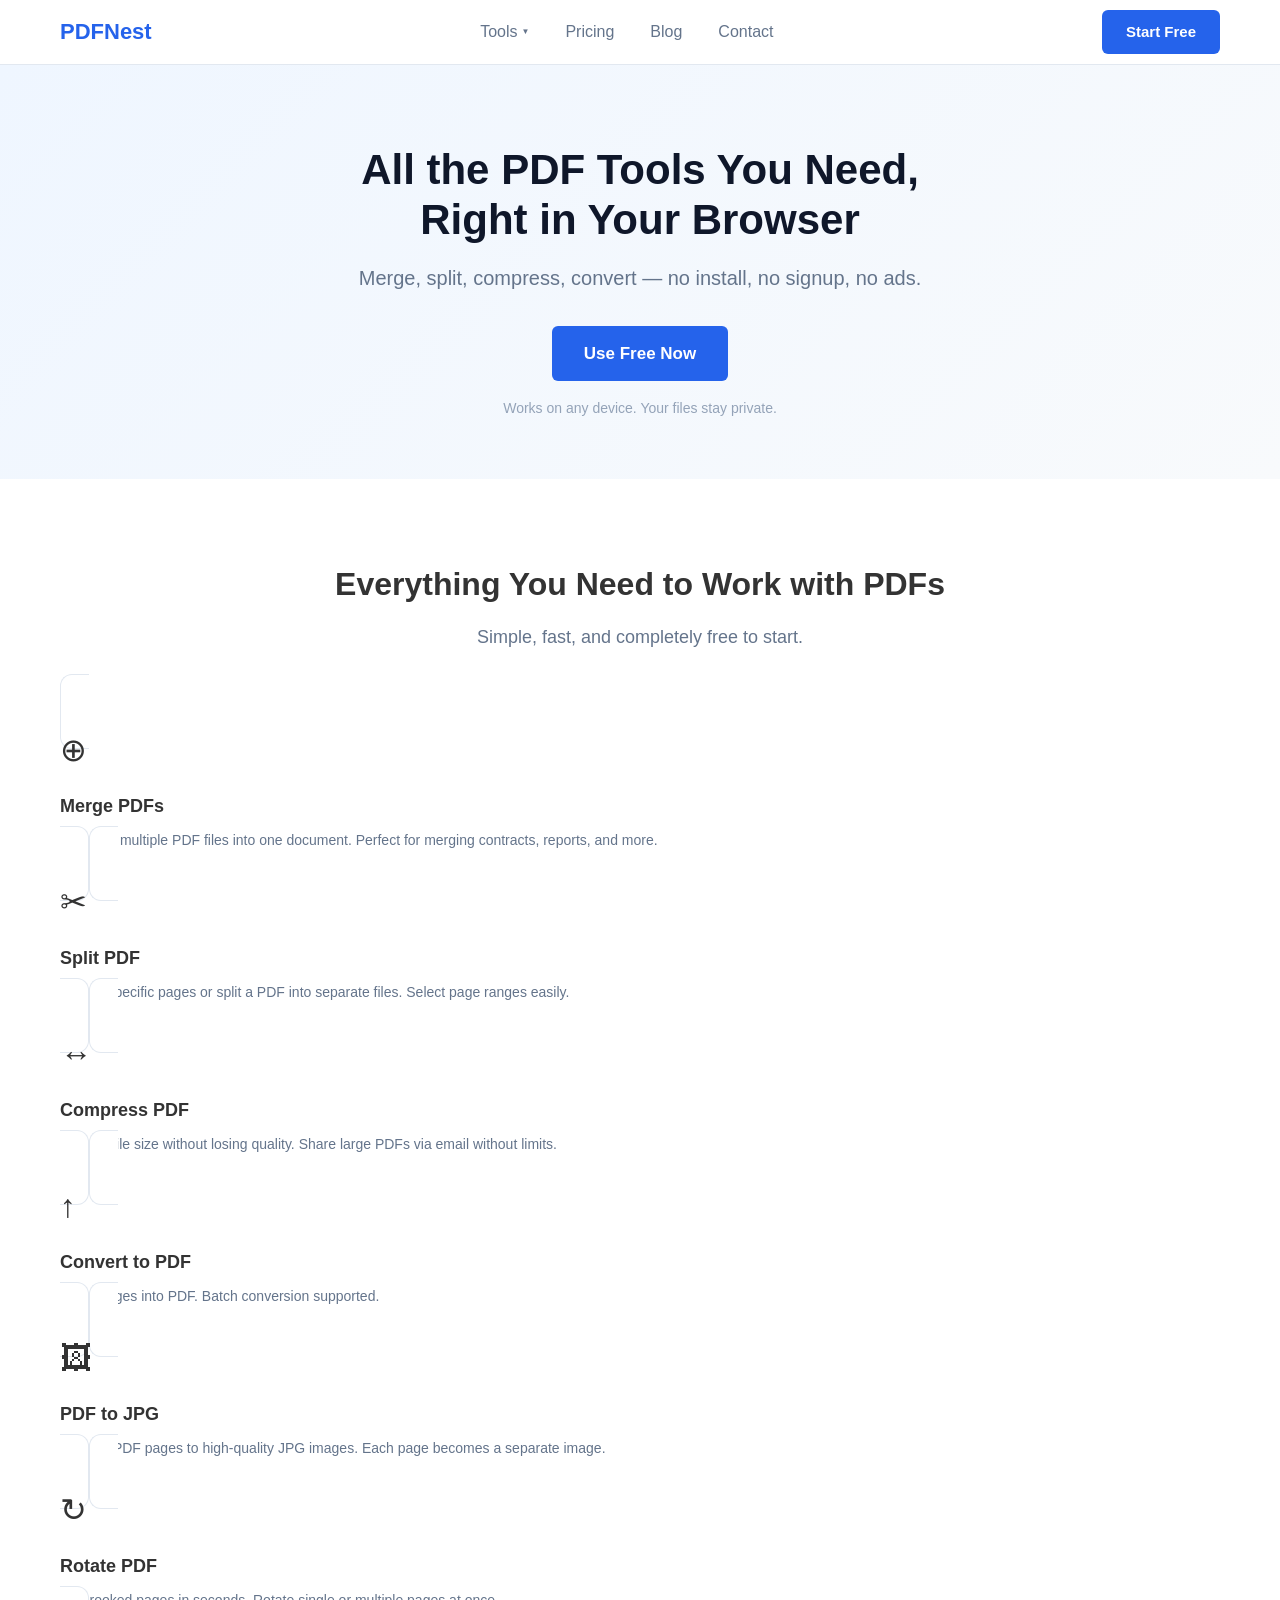
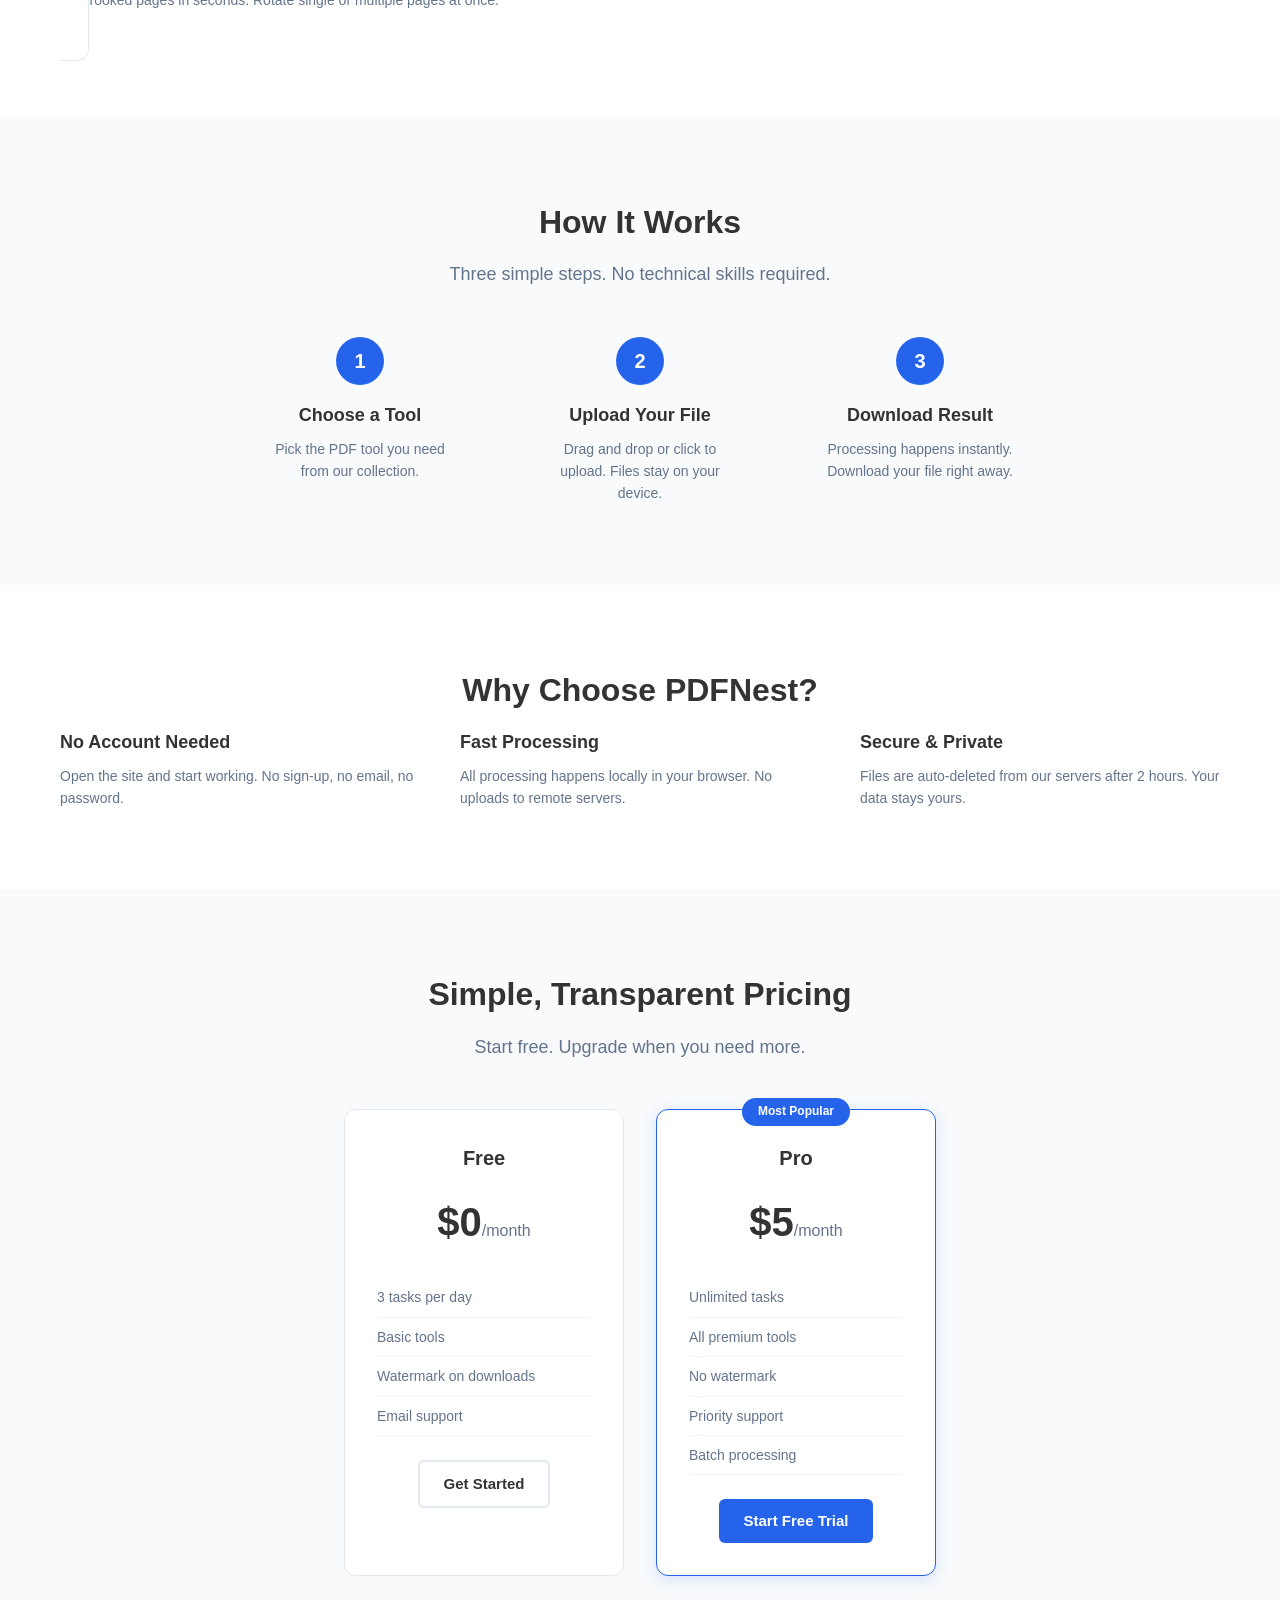
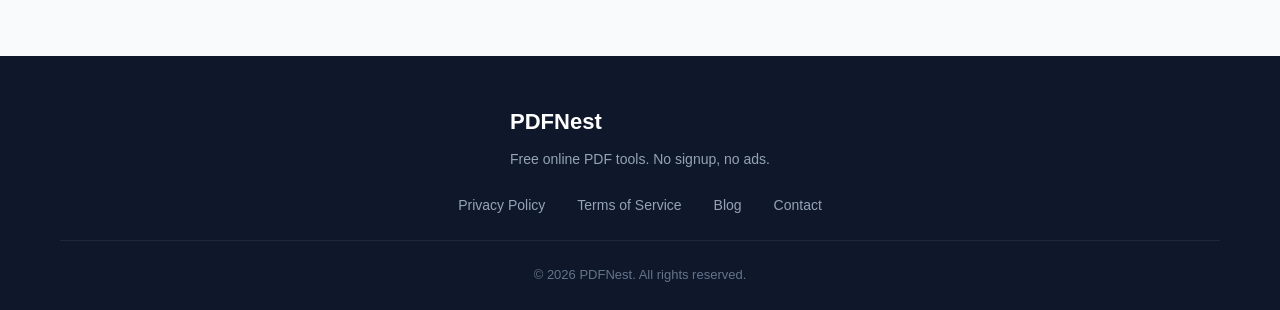
==== index.html @ 8906ec32 "fix footer links to privacy and terms" ====
<!DOCTYPE html>
<html lang="en">
<head>
    <meta charset="UTF-8">
    <meta name="viewport" content="width=device-width, initial-scale=1.0">
    <title>PDFNest — Free Online PDF Tools</title>
    <meta name="description" content="Merge, split, compress, convert PDFs online. No signup, no install, no ads. Free to use.">
    <link rel="stylesheet" href="styles.css">
    <script>
        window.va = window.va || function () { (window.vaq = window.vaq || []).push(arguments); };
    </script>
    <script defer src="/_vercel/insights/script.js"></script>
    <script>
        window.si = window.si || function () { (window.siq = window.siq || []).push(arguments); };
    </script>
    <script defer src="/_vercel/speed-insights/script.js"></script>
</head>
<body>
    <!-- Header -->
    <header class="header">
        <div class="container header-inner">
            <a href="/" class="logo">PDFNest</a>
            <nav class="nav">
                <div class="nav-item-dropdown">
                    <a href="#" class="nav-dropdown-btn">Tools</a>
                    <div class="nav-dropdown-menu">
                        <a href="merge.html" class="nav-dropdown-item">
                            <span class="nav-dropdown-icon">⊕</span>
                            Merge PDF
                        </a>
                        <a href="split.html" class="nav-dropdown-item">
                            <span class="nav-dropdown-icon">✂</span>
                            Split PDF
                        </a>
                        <a href="compress.html" class="nav-dropdown-item">
                            <span class="nav-dropdown-icon">↔</span>
                            Compress PDF
                        </a>
                        <a href="rotate.html" class="nav-dropdown-item">
                            <span class="nav-dropdown-icon">↻</span>
                            Rotate PDF
                        </a>
                        <a href="convert.html" class="nav-dropdown-item">
                            <span class="nav-dropdown-icon">↑</span>
                            Convert to PDF
                        </a>
                        <a href="jpg.html" class="nav-dropdown-item">
                            <span class="nav-dropdown-icon">🖼</span>
                            PDF to JPG
                        </a>
                    </div>
                </div>
                <a href="#pricing">Pricing</a>
                <a href="#blog">Blog</a>
                <a href="#contact">Contact</a>
            </nav>
            <a href="#tools" class="btn btn-primary">Start Free</a>
        </div>
    </header>

    <!-- Hero Section -->
    <section class="hero">
        <div class="container">
            <h1 class="hero-title">All the PDF Tools You Need,<br>Right in Your Browser</h1>
            <p class="hero-subtitle">Merge, split, compress, convert — no install, no signup, no ads.</p>
            <div class="hero-actions">
                <a href="#tools" class="btn btn-primary btn-large">Use Free Now</a>
            </div>
            <p class="hero-note">Works on any device. Your files stay private.</p>
        </div>
    </section>

    <!-- Tools Grid -->
    <section class="section" id="tools">
        <div class="container">
            <h2 class="section-title">Everything You Need to Work with PDFs</h2>
            <p class="section-subtitle">Simple, fast, and completely free to start.</p>
            <div class="tools-grid">
                <a href="merge.html" class="tool-card">
                    <div class="tool-icon">⊕</div>
                    <h3>Merge PDFs</h3>
                    <p>Combine multiple PDF files into one document. Perfect for merging contracts, reports, and more.</p>
                </a>
                <a href="split.html" class="tool-card">
                    <div class="tool-icon">✂</div>
                    <h3>Split PDF</h3>
                    <p>Extract specific pages or split a PDF into separate files. Select page ranges easily.</p>
                </a>
                <a href="compress.html" class="tool-card">
                    <div class="tool-icon">↔</div>
                    <h3>Compress PDF</h3>
                    <p>Reduce file size without losing quality. Share large PDFs via email without limits.</p>
                </a>
                <a href="convert.html" class="tool-card">
                    <div class="tool-icon">↑</div>
                    <h3>Convert to PDF</h3>
                    <p>Turn images into PDF. Batch conversion supported.</p>
                </a>
                <a href="jpg.html" class="tool-card">
                    <div class="tool-icon">🖼</div>
                    <h3>PDF to JPG</h3>
                    <p>Convert PDF pages to high-quality JPG images. Each page becomes a separate image.</p>
                </a>
                <a href="rotate.html" class="tool-card">
                    <div class="tool-icon">↻</div>
                    <h3>Rotate PDF</h3>
                    <p>Fix crooked pages in seconds. Rotate single or multiple pages at once.</p>
                </a>
            </div>
        </div>
    </section>

    <!-- How It Works -->
    <section class="section section-alt">
        <div class="container">
            <h2 class="section-title">How It Works</h2>
            <p class="section-subtitle">Three simple steps. No technical skills required.</p>
            <div class="steps">
                <div class="step">
                    <div class="step-number">1</div>
                    <h3>Choose a Tool</h3>
                    <p>Pick the PDF tool you need from our collection.</p>
                </div>
                <div class="step">
                    <div class="step-number">2</div>
                    <h3>Upload Your File</h3>
                    <p>Drag and drop or click to upload. Files stay on your device.</p>
                </div>
                <div class="step">
                    <div class="step-number">3</div>
                    <h3>Download Result</h3>
                    <p>Processing happens instantly. Download your file right away.</p>
                </div>
            </div>
        </div>
    </section>

    <!-- Why Us -->
    <section class="section">
        <div class="container">
            <h2 class="section-title">Why Choose PDFNest?</h2>
            <div class="features">
                <div class="feature">
                    <h3>No Account Needed</h3>
                    <p>Open the site and start working. No sign-up, no email, no password.</p>
                </div>
                <div class="feature">
                    <h3>Fast Processing</h3>
                    <p>All processing happens locally in your browser. No uploads to remote servers.</p>
                </div>
                <div class="feature">
                    <h3>Secure & Private</h3>
                    <p>Files are auto-deleted from our servers after 2 hours. Your data stays yours.</p>
                </div>
            </div>
        </div>
    </section>

    <!-- Pricing -->
    <section class="section section-alt" id="pricing">
        <div class="container">
            <h2 class="section-title">Simple, Transparent Pricing</h2>
            <p class="section-subtitle">Start free. Upgrade when you need more.</p>
            <div class="pricing-grid">
                <div class="pricing-card">
                    <h3>Free</h3>
                    <div class="price">$0<span>/month</span></div>
                    <ul class="pricing-features">
                        <li>3 tasks per day</li>
                        <li>Basic tools</li>
                        <li>Watermark on downloads</li>
                        <li>Email support</li>
                    </ul>
                    <a href="#tools" class="btn btn-outline">Get Started</a>
                </div>
                <div class="pricing-card pricing-card-popular">
                    <div class="popular-badge">Most Popular</div>
                    <h3>Pro</h3>
                    <div class="price">$5<span>/month</span></div>
                    <ul class="pricing-features">
                        <li>Unlimited tasks</li>
                        <li>All premium tools</li>
                        <li>No watermark</li>
                        <li>Priority support</li>
                        <li>Batch processing</li>
                    </ul>
                    <a href="#" class="btn btn-primary">Start Free Trial</a>
                </div>
            </div>
        </div>
    </section>

    <!-- Footer -->
    <footer class="footer" id="contact">
        <div class="container footer-inner">
            <div class="footer-brand">
                <div class="logo">PDFNest</div>
                <p>Free online PDF tools. No signup, no ads.</p>
            </div>
            <div class="footer-links">
                <a href="privacy.html">Privacy Policy</a>
                <a href="terms.html">Terms of Service</a>
                <a href="#">Blog</a>
                <a href="#">Contact</a>
            </div>
            <div class="footer-bottom">
                <p>&copy; 2026 PDFNest. All rights reserved.</p>
            </div>
        </div>
    </footer>

    <script src="script.js"></script>
</body>
</html>
---- styles.css ----
/* Reset & Base */
* {
    margin: 0;
    padding: 0;
    box-sizing: border-box;
}

body {
    font-family: -apple-system, BlinkMacSystemFont, 'Segoe UI', Roboto, Oxygen, Ubuntu, sans-serif;
    line-height: 1.6;
    color: #333;
    background: #fff;
}

a {
    text-decoration: none;
    color: inherit;
}

ul {
    list-style: none;
}

.container {
    max-width: 1200px;
    margin: 0 auto;
    padding: 0 20px;
}

/* Buttons */
.btn {
    display: inline-block;
    padding: 10px 24px;
    border-radius: 6px;
    font-weight: 600;
    cursor: pointer;
    transition: all 0.2s;
    border: none;
    font-size: 15px;
}

.btn-primary {
    background: #2563eb;
    color: white;
}

.btn-primary:hover {
    background: #1d4ed8;
}

.btn-outline {
    border: 2px solid #e2e8f0;
    color: #333;
}

.btn-outline:hover {
    border-color: #2563eb;
    color: #2563eb;
}

.btn-large {
    padding: 14px 32px;
    font-size: 17px;
}

/* Header */
.header {
    background: white;
    border-bottom: 1px solid #e2e8f0;
    position: sticky;
    top: 0;
    z-index: 100;
}

.header-inner {
    display: flex;
    align-items: center;
    justify-content: space-between;
    height: 64px;
}

.logo {
    font-size: 22px;
    font-weight: 700;
    color: #2563eb;
}

.nav {
    display: flex;
    align-items: center;
    gap: 4px;
}

.nav a {
    font-weight: 500;
    color: #64748b;
    transition: all 0.2s;
    padding: 8px 16px;
    border-radius: 8px;
}

.nav a:hover {
    color: #2563eb;
    background: rgba(37, 99, 235, 0.06);
}

.nav a.nav-link-active {
    color: #2563eb;
    background: rgba(37, 99, 235, 0.1);
}

/* Tools Dropdown */
.nav-item-dropdown {
    position: relative;
}

.nav-dropdown-btn {
    display: flex;
    align-items: center;
    gap: 4px;
    cursor: pointer;
}

.nav-dropdown-btn::after {
    content: '▼';
    font-size: 8px;
    transition: transform 0.2s;
}

.nav-item-dropdown:hover .nav-dropdown-btn::after {
    transform: rotate(180deg);
}

.nav-dropdown-menu {
    position: absolute;
    top: calc(100% + 8px);
    left: 0;
    min-width: 200px;
    background: white;
    border: 1px solid #e2e8f0;
    border-radius: 12px;
    box-shadow: 0 10px 40px rgba(0,0,0,0.12);
    padding: 8px;
    opacity: 0;
    visibility: hidden;
    transform: translateY(-8px);
    transition: all 0.2s;
    z-index: 200;
}

.nav-item-dropdown:hover .nav-dropdown-menu {
    opacity: 1;
    visibility: visible;
    transform: translateY(0);
}

.nav-dropdown-item {
    display: flex;
    align-items: center;
    gap: 10px;
    padding: 10px 14px;
    border-radius: 8px;
    color: #475569;
    font-weight: 500;
    transition: all 0.15s;
}

.nav-dropdown-item:hover {
    background: #f1f5f9;
    color: #2563eb;
}

.nav-dropdown-item.active {
    background: rgba(37, 99, 235, 0.1);
    color: #2563eb;
}

.nav-dropdown-icon {
    font-size: 18px;
}

.btn.nav-btn-active {
    background: #1d4ed8;
}

/* Hero */
.hero {
    background: linear-gradient(135deg, #eff6ff 0%, #f8fafc 100%);
    padding: 80px 0 60px;
    text-align: center;
}

.hero-title {
    font-size: 42px;
    font-weight: 700;
    line-height: 1.2;
    margin-bottom: 16px;
    color: #0f172a;
}

.hero-subtitle {
    font-size: 20px;
    color: #64748b;
    margin-bottom: 32px;
}

.hero-actions {
    margin-bottom: 16px;
}

.hero-note {
    font-size: 14px;
    color: #94a3b8;
}

/* Sections */
.section {
    padding: 80px 0;
}

.section-alt {
    background: #f8fafc;
}

.section-title {
    font-size: 32px;
    font-weight: 700;
    text-align: center;
    margin-bottom: 12px;
}

.section-subtitle {
    font-size: 18px;
    color: #64748b;
    text-align: center;
    margin-bottom: 48px;
}

.hero h2 {
    font-size: 28px;
    font-weight: 600;
    color: #1e293b;
    margin-bottom: 12px;
}

.content-page {
    max-width: 800px;
    margin: 0 auto;
    padding: 40px 20px;
}

.content-page h1 {
    font-size: 32px;
    font-weight: 700;
    color: #1e293b;
    margin-bottom: 8px;
}

.page-updated {
    color: #64748b;
    font-size: 14px;
    margin-bottom: 32px;
}

.policy-section {
    margin-bottom: 32px;
}

.policy-section h2 {
    font-size: 18px;
    font-weight: 600;
    color: #334155;
    margin-bottom: 12px;
}

.policy-section p {
    color: #475569;
    line-height: 1.7;
    margin-bottom: 12px;
}

.policy-section ul {
    margin-left: 24px;
    margin-bottom: 12px;
}

.policy-section li {
    color: #475569;
    line-height: 1.7;
    margin-bottom: 6px;
}

.policy-section a {
    color: #3b82f6;
    text-decoration: none;
}

.policy-section a:hover {
    text-decoration: underline;
}

.tool-card:hover .tool-icon {
    transform: scale(1.1);
}
    text-align: center;
    margin-bottom: 48px;
}

/* Tools Grid */
.tools-grid {
    display: grid;
    grid-template-columns: repeat(3, 1fr);
    gap: 24px;
}

.tool-card {
    background: white;
    border: 1px solid #e2e8f0;
    border-radius: 12px;
    padding: 28px;
    transition: all 0.2s;
}

.tool-card:hover {
    border-color: #2563eb;
    box-shadow: 0 4px 12px rgba(37, 99, 235, 0.1);
}

.tool-icon {
    font-size: 32px;
    margin-bottom: 16px;
}

.tool-card h3 {
    font-size: 18px;
    margin-bottom: 8px;
}

.tool-card p {
    font-size: 14px;
    color: #64748b;
}

/* Steps */
.steps {
    display: flex;
    justify-content: center;
    gap: 80px;
}

.step {
    text-align: center;
    max-width: 200px;
}

.step-number {
    width: 48px;
    height: 48px;
    background: #2563eb;
    color: white;
    border-radius: 50%;
    display: flex;
    align-items: center;
    justify-content: center;
    font-size: 20px;
    font-weight: 700;
    margin: 0 auto 16px;
}

.step h3 {
    font-size: 18px;
    margin-bottom: 8px;
}

.step p {
    font-size: 14px;
    color: #64748b;
}

/* Features */
.features {
    display: grid;
    grid-template-columns: repeat(3, 1fr);
    gap: 40px;
}

.feature h3 {
    font-size: 18px;
    margin-bottom: 8px;
}

.feature p {
    font-size: 14px;
    color: #64748b;
}

/* Pricing */
.pricing-grid {
    display: flex;
    justify-content: center;
    gap: 32px;
}

.pricing-card {
    background: white;
    border: 1px solid #e2e8f0;
    border-radius: 12px;
    padding: 32px;
    width: 280px;
    text-align: center;
    position: relative;
}

.pricing-card h3 {
    font-size: 20px;
    margin-bottom: 16px;
}

.price {
    font-size: 40px;
    font-weight: 700;
    margin-bottom: 24px;
}

.price span {
    font-size: 16px;
    font-weight: 400;
    color: #64748b;
}

.pricing-features {
    margin-bottom: 24px;
    text-align: left;
}

.pricing-features li {
    padding: 8px 0;
    font-size: 14px;
    color: #64748b;
    border-bottom: 1px solid #f1f5f9;
}

.pricing-card-popular {
    border-color: #2563eb;
    box-shadow: 0 4px 16px rgba(37, 99, 235, 0.15);
}

.popular-badge {
    position: absolute;
    top: -12px;
    left: 50%;
    transform: translateX(-50%);
    background: #2563eb;
    color: white;
    padding: 4px 16px;
    border-radius: 20px;
    font-size: 12px;
    font-weight: 600;
}

/* Footer */
.footer {
    background: #0f172a;
    color: white;
    padding: 48px 0 24px;
}

.footer-inner {
    display: flex;
    flex-direction: column;
    align-items: center;
    gap: 24px;
}

.footer-brand .logo {
    color: white;
    margin-bottom: 8px;
}

.footer-brand p {
    font-size: 14px;
    color: #94a3b8;
}

.footer-links {
    display: flex;
    gap: 32px;
}

.footer-links a {
    font-size: 14px;
    color: #94a3b8;
}

.footer-links a:hover {
    color: white;
}

.footer-bottom {
    font-size: 13px;
    color: #64748b;
    padding-top: 24px;
    border-top: 1px solid #1e293b;
    width: 100%;
    text-align: center;
}

/* Responsive */
@media (max-width: 768px) {
    .nav {
        display: none;
    }

    .hero-title {
        font-size: 28px;
    }

    .tools-grid {
        grid-template-columns: 1fr;
    }

.nav {
    display: flex;
    align-items: center;
    gap: 4px;
    overflow-x: auto;
    scrollbar-width: none;
    -ms-overflow-style: none;
    padding: 4px 0;
}

.nav::-webkit-scrollbar {
    display: none;
}

.nav a {
    white-space: nowrap;
    padding: 8px 12px;
}

    .pricing-grid {
        flex-direction: column;
        align-items: center;
    }
}
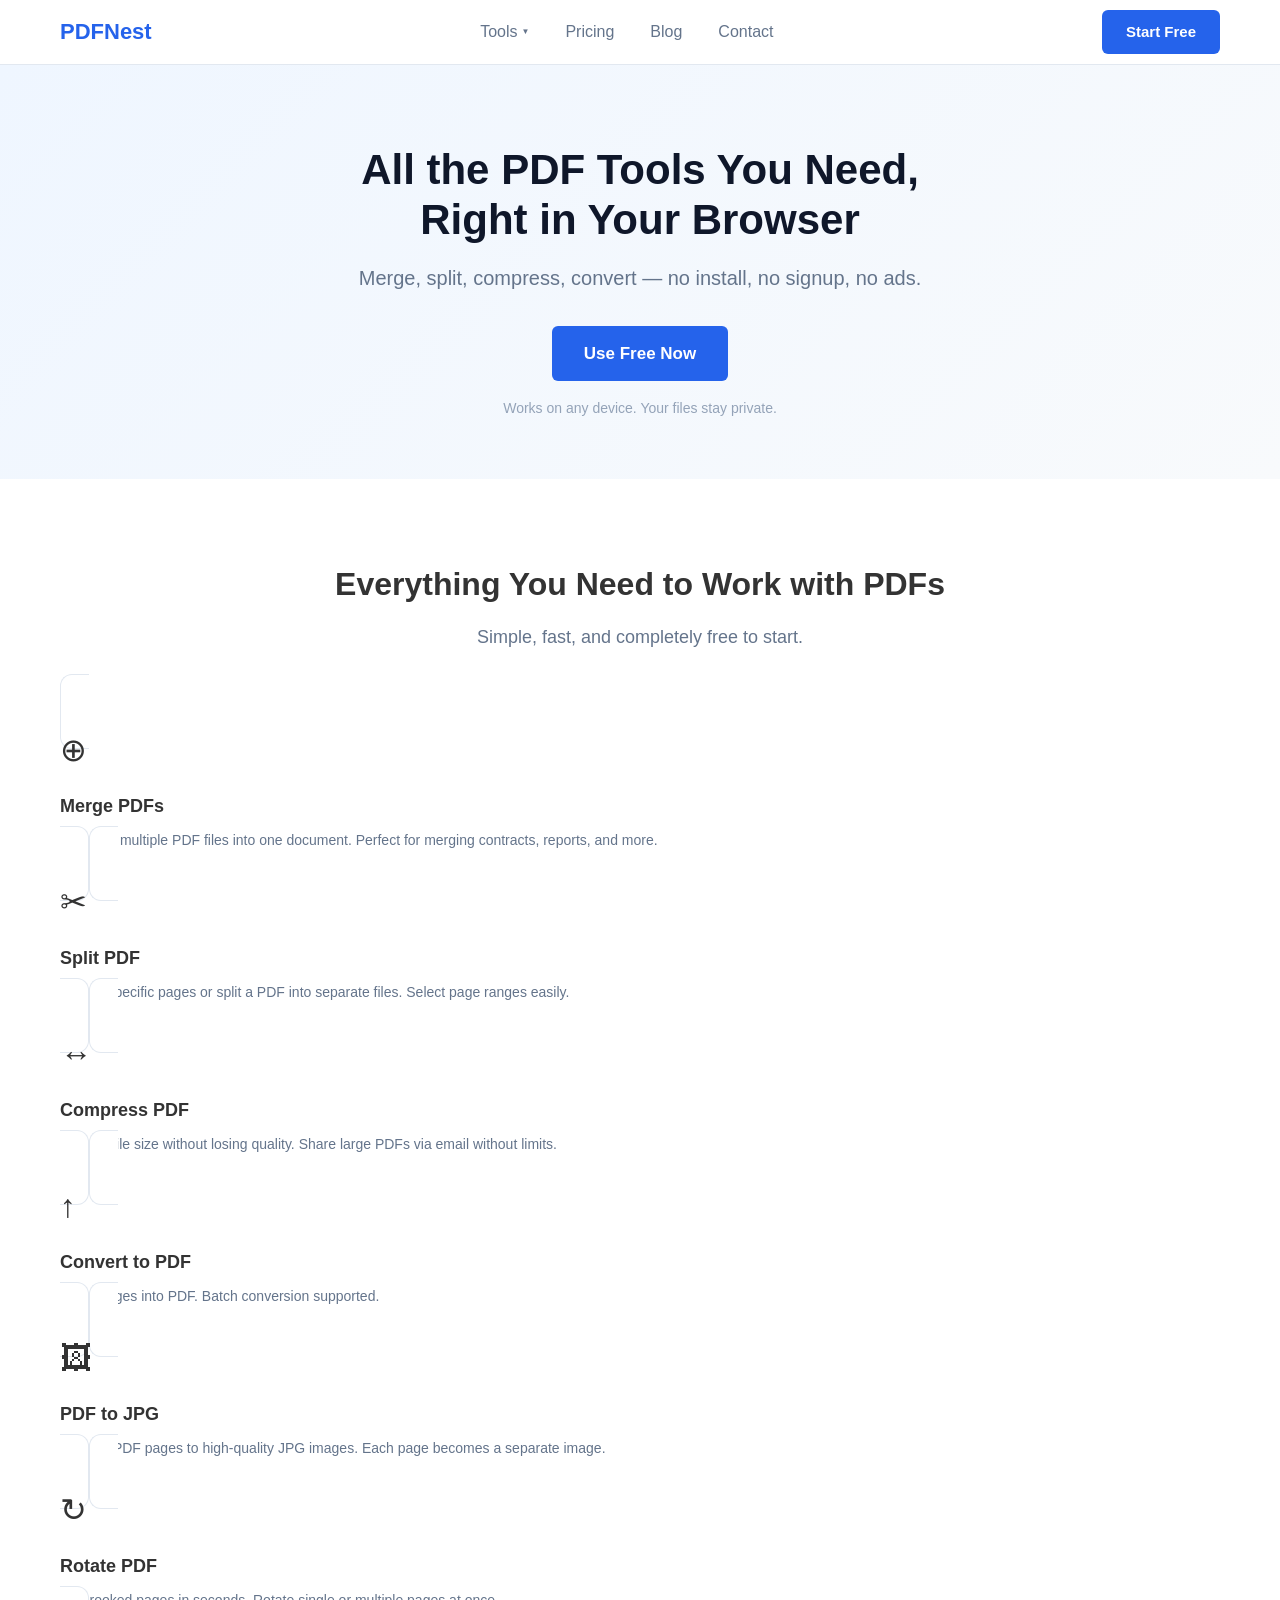
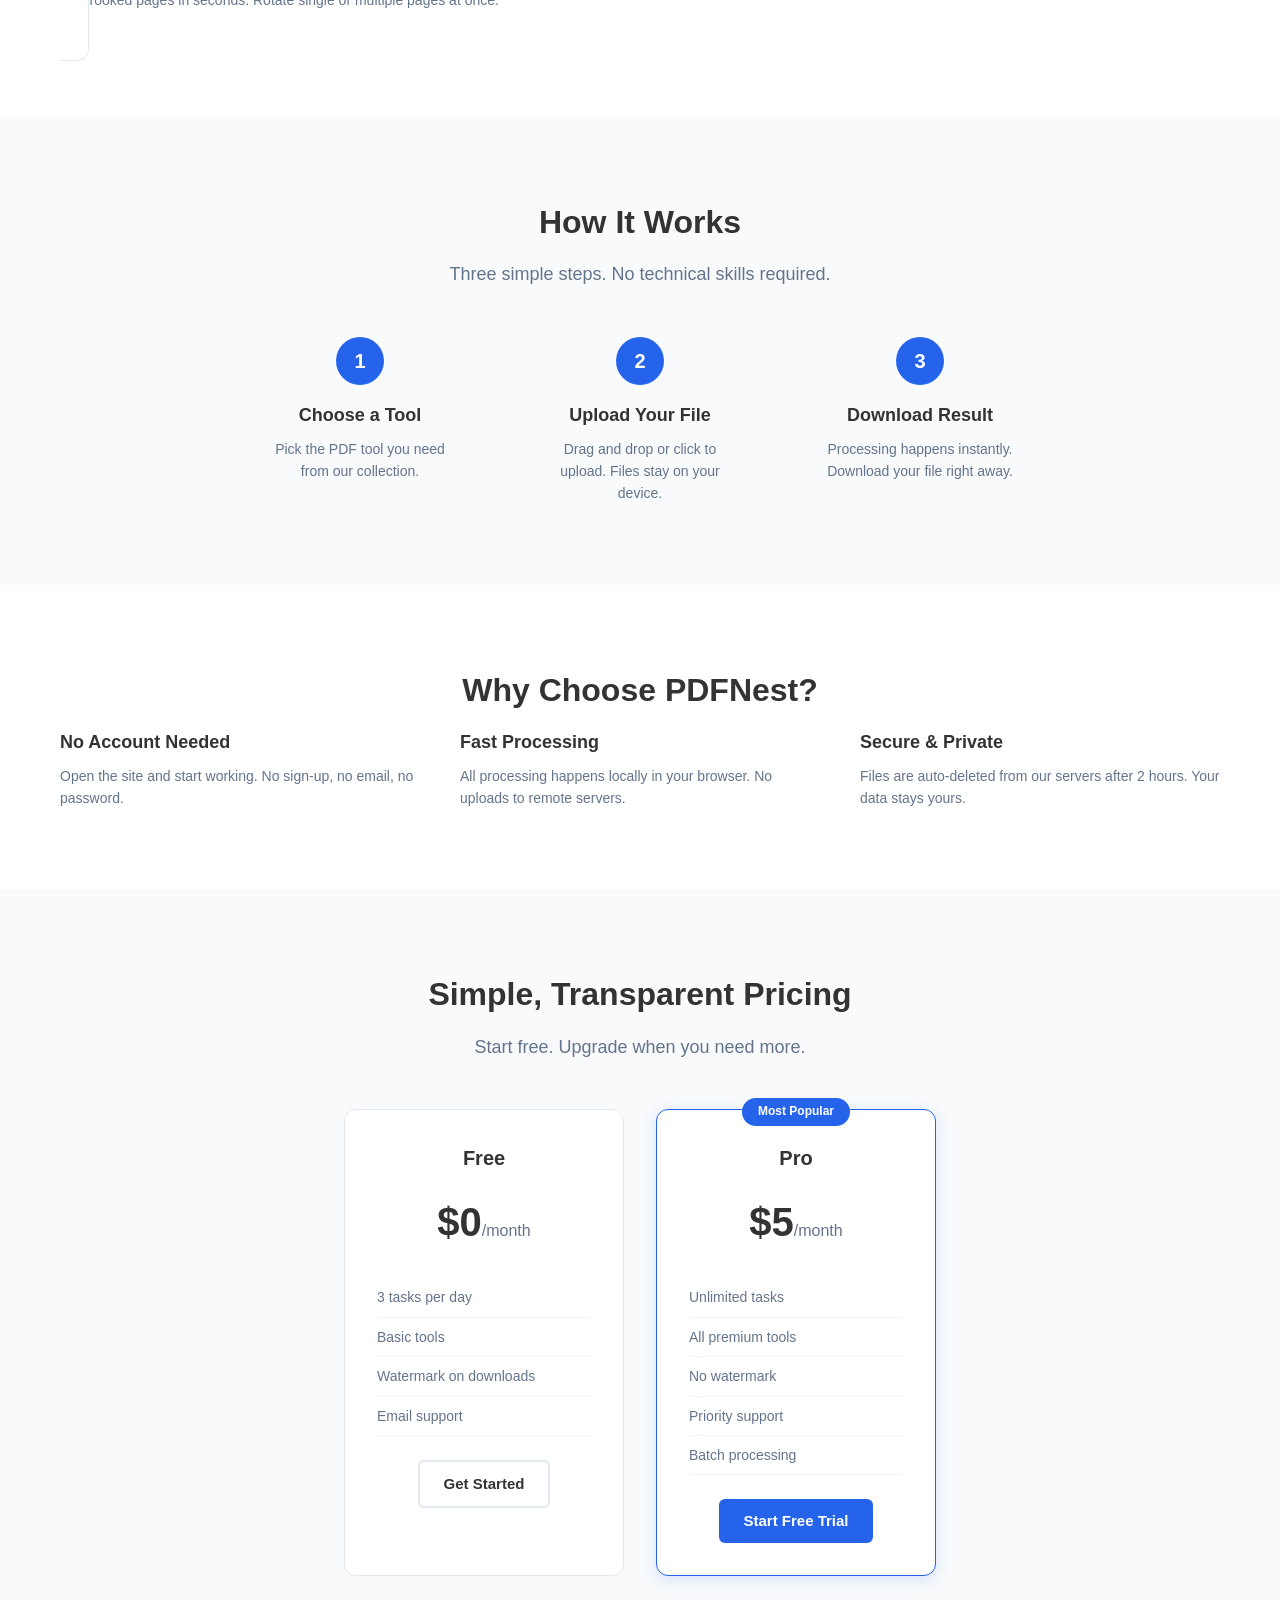
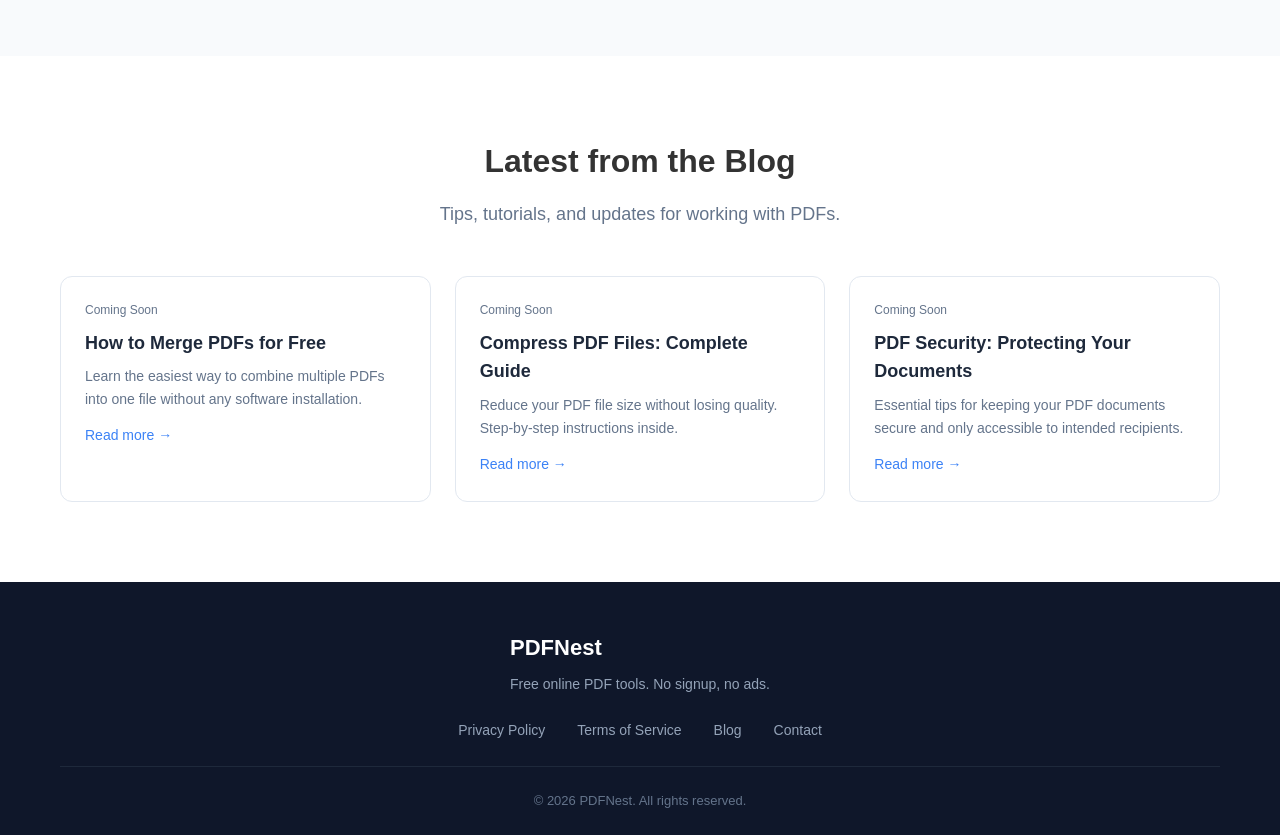
==== commit ba5d3999: "fix Pricing/Blog/Contact nav links, add Blog section to homepage" ====
--- a/index.html
+++ b/index.html
@@ -190,6 +190,34 @@
         </div>
     </section>
 
+    <!-- Blog -->
+    <section class="section" id="blog">
+        <div class="container">
+            <h2 class="section-title">Latest from the Blog</h2>
+            <p class="section-subtitle">Tips, tutorials, and updates for working with PDFs.</p>
+            <div class="blog-grid">
+                <article class="blog-card">
+                    <div class="blog-date">Coming Soon</div>
+                    <h3>How to Merge PDFs for Free</h3>
+                    <p>Learn the easiest way to combine multiple PDFs into one file without any software installation.</p>
+                    <a href="#">Read more →</a>
+                </article>
+                <article class="blog-card">
+                    <div class="blog-date">Coming Soon</div>
+                    <h3>Compress PDF Files: Complete Guide</h3>
+                    <p>Reduce your PDF file size without losing quality. Step-by-step instructions inside.</p>
+                    <a href="#">Read more →</a>
+                </article>
+                <article class="blog-card">
+                    <div class="blog-date">Coming Soon</div>
+                    <h3>PDF Security: Protecting Your Documents</h3>
+                    <p>Essential tips for keeping your PDF documents secure and only accessible to intended recipients.</p>
+                    <a href="#">Read more →</a>
+                </article>
+            </div>
+        </div>
+    </section>
+
     <!-- Footer -->
     <footer class="footer" id="contact">
         <div class="container footer-inner">
@@ -200,8 +228,8 @@
             <div class="footer-links">
                 <a href="privacy.html">Privacy Policy</a>
                 <a href="terms.html">Terms of Service</a>
-                <a href="#">Blog</a>
-                <a href="#">Contact</a>
+                <a href="#blog">Blog</a>
+                <a href="#contact">Contact</a>
             </div>
             <div class="footer-bottom">
                 <p>&copy; 2026 PDFNest. All rights reserved.</p>
--- a/styles.css
+++ b/styles.css
@@ -505,6 +505,64 @@
     text-align: center;
 }
 
+/* Blog Grid */
+.blog-grid {
+    display: grid;
+    grid-template-columns: repeat(3, 1fr);
+    gap: 24px;
+    margin-top: 32px;
+}
+
+.blog-card {
+    background: white;
+    border: 1px solid #e2e8f0;
+    border-radius: 12px;
+    padding: 24px;
+    transition: all 0.2s;
+}
+
+.blog-card:hover {
+    border-color: #3b82f6;
+    box-shadow: 0 4px 12px rgba(59, 130, 246, 0.1);
+}
+
+.blog-date {
+    font-size: 12px;
+    color: #64748b;
+    margin-bottom: 8px;
+}
+
+.blog-card h3 {
+    font-size: 18px;
+    font-weight: 600;
+    color: #1e293b;
+    margin-bottom: 8px;
+}
+
+.blog-card p {
+    font-size: 14px;
+    color: #64748b;
+    line-height: 1.6;
+    margin-bottom: 12px;
+}
+
+.blog-card a {
+    font-size: 14px;
+    color: #3b82f6;
+    text-decoration: none;
+    font-weight: 500;
+}
+
+.blog-card a:hover {
+    text-decoration: underline;
+}
+
+@media (max-width: 768px) {
+    .blog-grid {
+        grid-template-columns: 1fr;
+    }
+}
+
 /* Responsive */
 @media (max-width: 768px) {
     .nav {
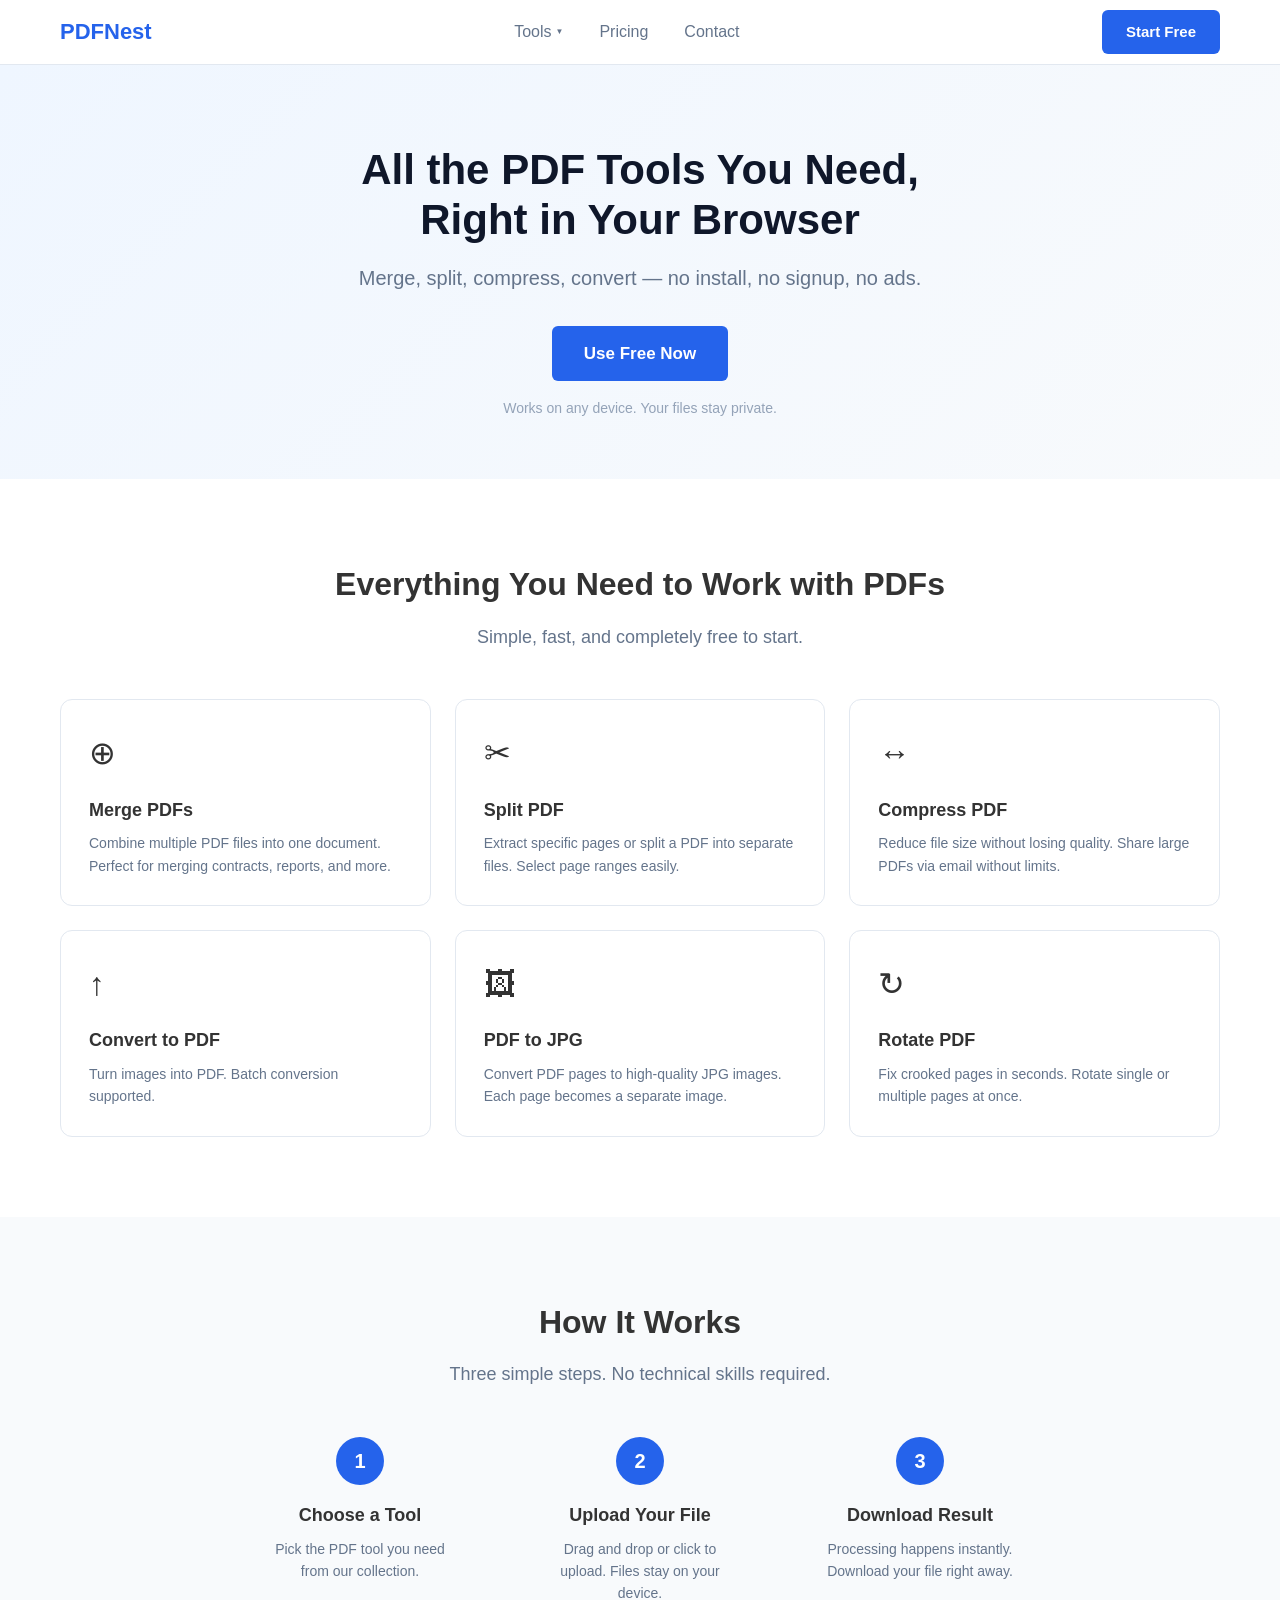
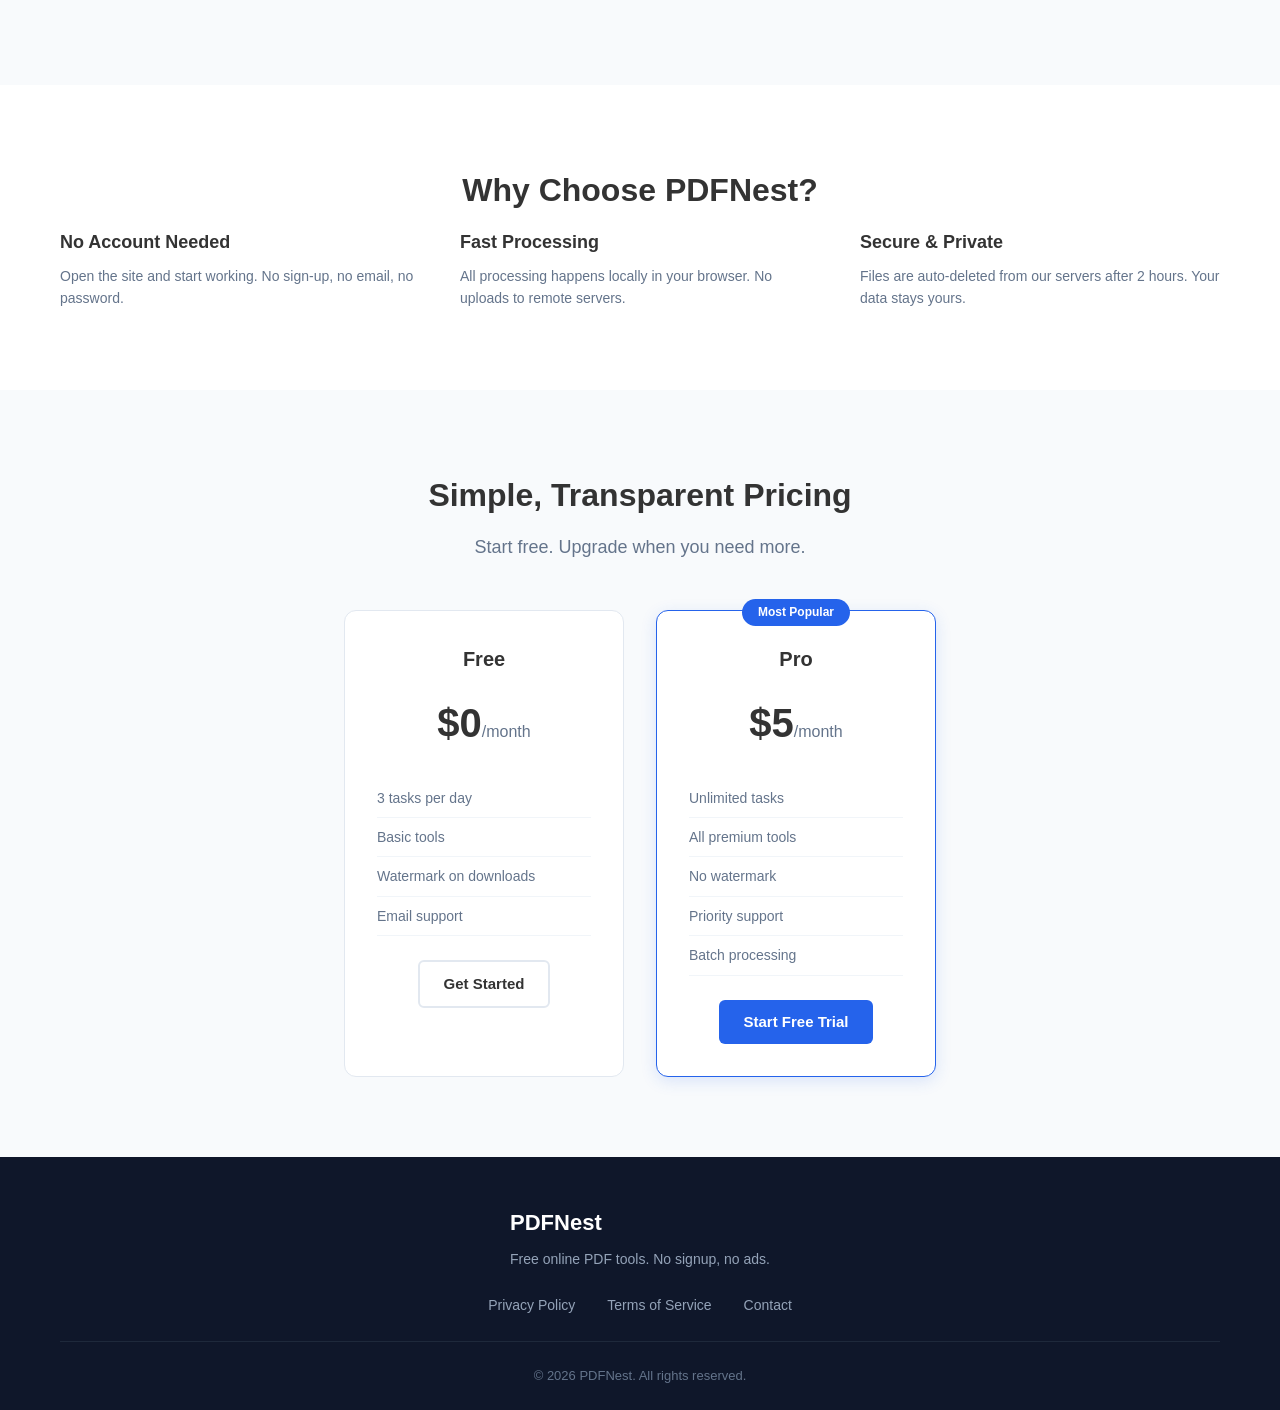
==== commit 407cdf4a: "remove Blog section and links" ====
--- a/index.html
+++ b/index.html
@@ -51,7 +51,6 @@
                     </div>
                 </div>
                 <a href="#pricing">Pricing</a>
-                <a href="#blog">Blog</a>
                 <a href="#contact">Contact</a>
             </nav>
             <a href="#tools" class="btn btn-primary">Start Free</a>
@@ -190,34 +189,6 @@
         </div>
     </section>
 
-    <!-- Blog -->
-    <section class="section" id="blog">
-        <div class="container">
-            <h2 class="section-title">Latest from the Blog</h2>
-            <p class="section-subtitle">Tips, tutorials, and updates for working with PDFs.</p>
-            <div class="blog-grid">
-                <article class="blog-card">
-                    <div class="blog-date">Coming Soon</div>
-                    <h3>How to Merge PDFs for Free</h3>
-                    <p>Learn the easiest way to combine multiple PDFs into one file without any software installation.</p>
-                    <a href="#">Read more →</a>
-                </article>
-                <article class="blog-card">
-                    <div class="blog-date">Coming Soon</div>
-                    <h3>Compress PDF Files: Complete Guide</h3>
-                    <p>Reduce your PDF file size without losing quality. Step-by-step instructions inside.</p>
-                    <a href="#">Read more →</a>
-                </article>
-                <article class="blog-card">
-                    <div class="blog-date">Coming Soon</div>
-                    <h3>PDF Security: Protecting Your Documents</h3>
-                    <p>Essential tips for keeping your PDF documents secure and only accessible to intended recipients.</p>
-                    <a href="#">Read more →</a>
-                </article>
-            </div>
-        </div>
-    </section>
-
     <!-- Footer -->
     <footer class="footer" id="contact">
         <div class="container footer-inner">
@@ -228,7 +199,6 @@
             <div class="footer-links">
                 <a href="privacy.html">Privacy Policy</a>
                 <a href="terms.html">Terms of Service</a>
-                <a href="#blog">Blog</a>
                 <a href="#contact">Contact</a>
             </div>
             <div class="footer-bottom">
--- a/styles.css
+++ b/styles.css
@@ -302,9 +302,6 @@
 .tool-card:hover .tool-icon {
     transform: scale(1.1);
 }
-    text-align: center;
-    margin-bottom: 48px;
-}
 
 /* Tools Grid */
 .tools-grid {
@@ -566,7 +563,23 @@
 /* Responsive */
 @media (max-width: 768px) {
     .nav {
+        display: flex;
+        align-items: center;
+        gap: 4px;
+        overflow-x: auto;
+        scrollbar-width: none;
+        -ms-overflow-style: none;
+        padding: 4px 0;
+    }
+
+    .nav::-webkit-scrollbar {
         display: none;
+    }
+
+    .nav a {
+        white-space: nowrap;
+        padding: 8px 12px;
+        font-size: 14px;
     }
 
     .hero-title {
@@ -576,28 +589,21 @@
     .tools-grid {
         grid-template-columns: 1fr;
     }
-
-.nav {
-    display: flex;
-    align-items: center;
-    gap: 4px;
-    overflow-x: auto;
-    scrollbar-width: none;
-    -ms-overflow-style: none;
-    padding: 4px 0;
-}
-
-.nav::-webkit-scrollbar {
-    display: none;
-}
-
-.nav a {
-    white-space: nowrap;
-    padding: 8px 12px;
-}
 
     .pricing-grid {
         flex-direction: column;
         align-items: center;
     }
+
+    .footer-inner {
+        flex-direction: column;
+        align-items: center;
+        gap: 24px;
+    }
+
+    .footer-links {
+        flex-wrap: wrap;
+        justify-content: center;
+        gap: 16px;
+    }
 }
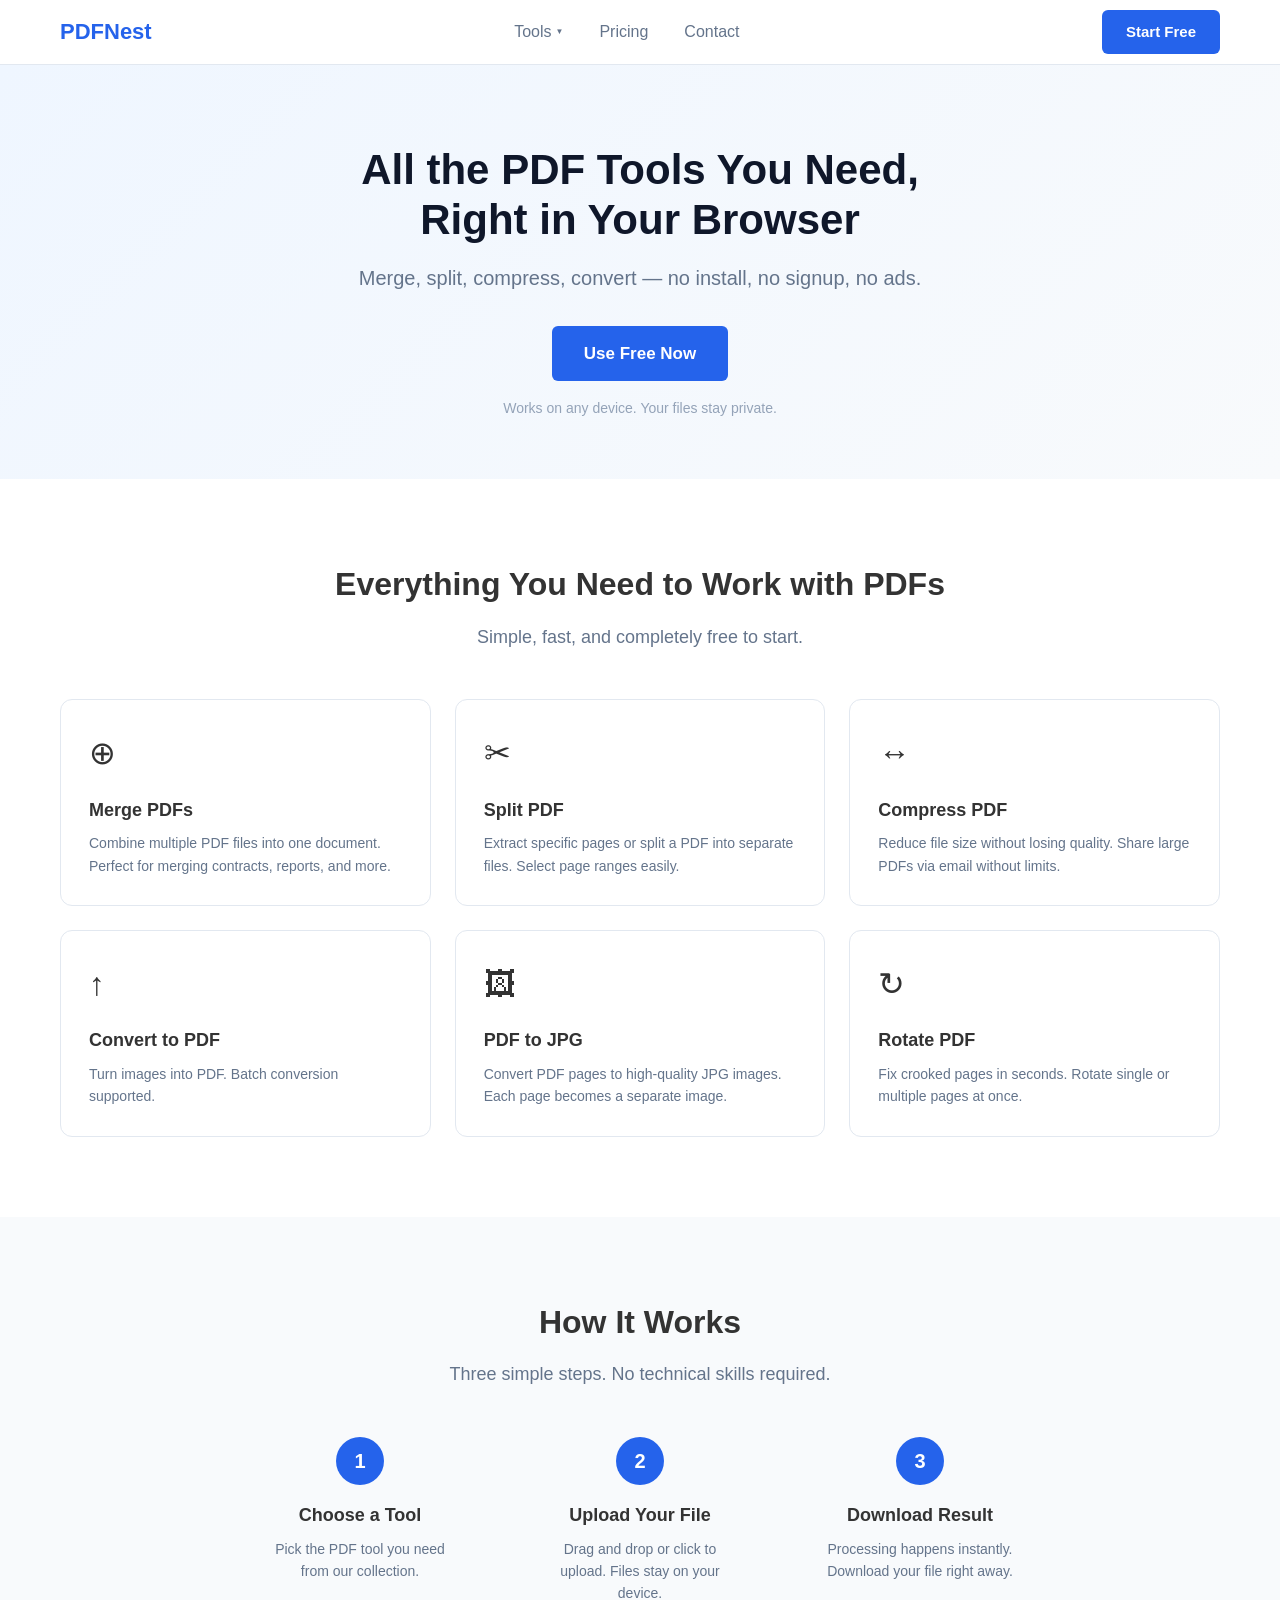
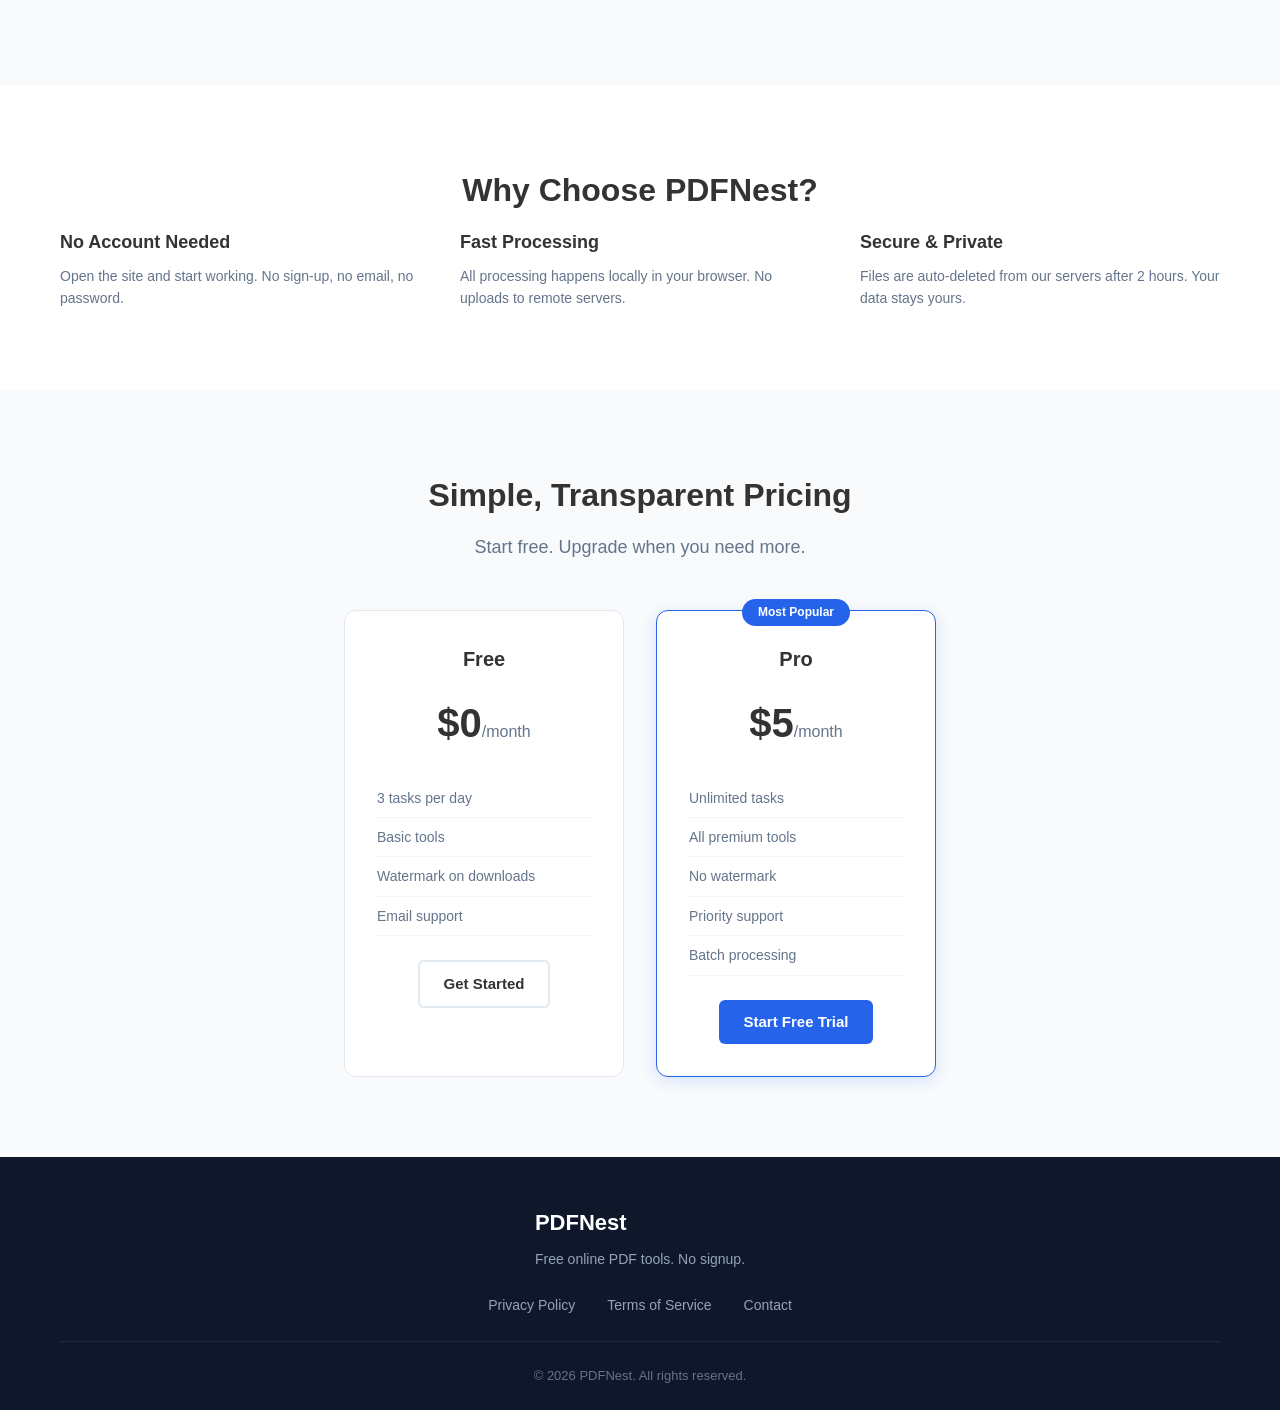
==== commit ed091c43: "去除noads" ====
--- a/index.html
+++ b/index.html
@@ -1,212 +1,255 @@
-<!DOCTYPE html>
+<!doctype html>
 <html lang="en">
-<head>
-    <meta charset="UTF-8">
-    <meta name="viewport" content="width=device-width, initial-scale=1.0">
+  <head>
+    <meta charset="UTF-8" />
+    <meta name="viewport" content="width=device-width, initial-scale=1.0" />
     <title>PDFNest — Free Online PDF Tools</title>
-    <meta name="description" content="Merge, split, compress, convert PDFs online. No signup, no install, no ads. Free to use.">
-    <link rel="stylesheet" href="styles.css">
+    <meta
+      name="description"
+      content="Merge, split, compress, convert PDFs online. No signup, no install, no ads. Free to use."
+    />
+    <link rel="stylesheet" href="styles.css" />
     <script>
-        window.va = window.va || function () { (window.vaq = window.vaq || []).push(arguments); };
+      window.va =
+        window.va ||
+        function () {
+          (window.vaq = window.vaq || []).push(arguments);
+        };
     </script>
     <script defer src="/_vercel/insights/script.js"></script>
     <script>
-        window.si = window.si || function () { (window.siq = window.siq || []).push(arguments); };
+      window.si =
+        window.si ||
+        function () {
+          (window.siq = window.siq || []).push(arguments);
+        };
     </script>
     <script defer src="/_vercel/speed-insights/script.js"></script>
-</head>
-<body>
+  </head>
+  <body>
     <!-- Header -->
     <header class="header">
-        <div class="container header-inner">
-            <a href="/" class="logo">PDFNest</a>
-            <nav class="nav">
-                <div class="nav-item-dropdown">
-                    <a href="#" class="nav-dropdown-btn">Tools</a>
-                    <div class="nav-dropdown-menu">
-                        <a href="merge.html" class="nav-dropdown-item">
-                            <span class="nav-dropdown-icon">⊕</span>
-                            Merge PDF
-                        </a>
-                        <a href="split.html" class="nav-dropdown-item">
-                            <span class="nav-dropdown-icon">✂</span>
-                            Split PDF
-                        </a>
-                        <a href="compress.html" class="nav-dropdown-item">
-                            <span class="nav-dropdown-icon">↔</span>
-                            Compress PDF
-                        </a>
-                        <a href="rotate.html" class="nav-dropdown-item">
-                            <span class="nav-dropdown-icon">↻</span>
-                            Rotate PDF
-                        </a>
-                        <a href="convert.html" class="nav-dropdown-item">
-                            <span class="nav-dropdown-icon">↑</span>
-                            Convert to PDF
-                        </a>
-                        <a href="jpg.html" class="nav-dropdown-item">
-                            <span class="nav-dropdown-icon">🖼</span>
-                            PDF to JPG
-                        </a>
-                    </div>
-                </div>
-                <a href="#pricing">Pricing</a>
-                <a href="#contact">Contact</a>
-            </nav>
-            <a href="#tools" class="btn btn-primary">Start Free</a>
-        </div>
+      <div class="container header-inner">
+        <a href="/" class="logo">PDFNest</a>
+        <nav class="nav">
+          <div class="nav-item-dropdown">
+            <a href="#" class="nav-dropdown-btn">Tools</a>
+            <div class="nav-dropdown-menu">
+              <a href="merge.html" class="nav-dropdown-item">
+                <span class="nav-dropdown-icon">⊕</span>
+                Merge PDF
+              </a>
+              <a href="split.html" class="nav-dropdown-item">
+                <span class="nav-dropdown-icon">✂</span>
+                Split PDF
+              </a>
+              <a href="compress.html" class="nav-dropdown-item">
+                <span class="nav-dropdown-icon">↔</span>
+                Compress PDF
+              </a>
+              <a href="rotate.html" class="nav-dropdown-item">
+                <span class="nav-dropdown-icon">↻</span>
+                Rotate PDF
+              </a>
+              <a href="convert.html" class="nav-dropdown-item">
+                <span class="nav-dropdown-icon">↑</span>
+                Convert to PDF
+              </a>
+              <a href="jpg.html" class="nav-dropdown-item">
+                <span class="nav-dropdown-icon">🖼</span>
+                PDF to JPG
+              </a>
+            </div>
+          </div>
+          <a href="#pricing">Pricing</a>
+          <a href="#contact">Contact</a>
+        </nav>
+        <a href="#tools" class="btn btn-primary">Start Free</a>
+      </div>
     </header>
 
     <!-- Hero Section -->
     <section class="hero">
-        <div class="container">
-            <h1 class="hero-title">All the PDF Tools You Need,<br>Right in Your Browser</h1>
-            <p class="hero-subtitle">Merge, split, compress, convert — no install, no signup, no ads.</p>
-            <div class="hero-actions">
-                <a href="#tools" class="btn btn-primary btn-large">Use Free Now</a>
-            </div>
-            <p class="hero-note">Works on any device. Your files stay private.</p>
-        </div>
+      <div class="container">
+        <h1 class="hero-title">
+          All the PDF Tools You Need,<br />Right in Your Browser
+        </h1>
+        <p class="hero-subtitle">
+          Merge, split, compress, convert — no install, no signup, no ads.
+        </p>
+        <div class="hero-actions">
+          <a href="#tools" class="btn btn-primary btn-large">Use Free Now</a>
+        </div>
+        <p class="hero-note">Works on any device. Your files stay private.</p>
+      </div>
     </section>
 
     <!-- Tools Grid -->
     <section class="section" id="tools">
-        <div class="container">
-            <h2 class="section-title">Everything You Need to Work with PDFs</h2>
-            <p class="section-subtitle">Simple, fast, and completely free to start.</p>
-            <div class="tools-grid">
-                <a href="merge.html" class="tool-card">
-                    <div class="tool-icon">⊕</div>
-                    <h3>Merge PDFs</h3>
-                    <p>Combine multiple PDF files into one document. Perfect for merging contracts, reports, and more.</p>
-                </a>
-                <a href="split.html" class="tool-card">
-                    <div class="tool-icon">✂</div>
-                    <h3>Split PDF</h3>
-                    <p>Extract specific pages or split a PDF into separate files. Select page ranges easily.</p>
-                </a>
-                <a href="compress.html" class="tool-card">
-                    <div class="tool-icon">↔</div>
-                    <h3>Compress PDF</h3>
-                    <p>Reduce file size without losing quality. Share large PDFs via email without limits.</p>
-                </a>
-                <a href="convert.html" class="tool-card">
-                    <div class="tool-icon">↑</div>
-                    <h3>Convert to PDF</h3>
-                    <p>Turn images into PDF. Batch conversion supported.</p>
-                </a>
-                <a href="jpg.html" class="tool-card">
-                    <div class="tool-icon">🖼</div>
-                    <h3>PDF to JPG</h3>
-                    <p>Convert PDF pages to high-quality JPG images. Each page becomes a separate image.</p>
-                </a>
-                <a href="rotate.html" class="tool-card">
-                    <div class="tool-icon">↻</div>
-                    <h3>Rotate PDF</h3>
-                    <p>Fix crooked pages in seconds. Rotate single or multiple pages at once.</p>
-                </a>
-            </div>
-        </div>
+      <div class="container">
+        <h2 class="section-title">Everything You Need to Work with PDFs</h2>
+        <p class="section-subtitle">
+          Simple, fast, and completely free to start.
+        </p>
+        <div class="tools-grid">
+          <a href="merge.html" class="tool-card">
+            <div class="tool-icon">⊕</div>
+            <h3>Merge PDFs</h3>
+            <p>
+              Combine multiple PDF files into one document. Perfect for merging
+              contracts, reports, and more.
+            </p>
+          </a>
+          <a href="split.html" class="tool-card">
+            <div class="tool-icon">✂</div>
+            <h3>Split PDF</h3>
+            <p>
+              Extract specific pages or split a PDF into separate files. Select
+              page ranges easily.
+            </p>
+          </a>
+          <a href="compress.html" class="tool-card">
+            <div class="tool-icon">↔</div>
+            <h3>Compress PDF</h3>
+            <p>
+              Reduce file size without losing quality. Share large PDFs via
+              email without limits.
+            </p>
+          </a>
+          <a href="convert.html" class="tool-card">
+            <div class="tool-icon">↑</div>
+            <h3>Convert to PDF</h3>
+            <p>Turn images into PDF. Batch conversion supported.</p>
+          </a>
+          <a href="jpg.html" class="tool-card">
+            <div class="tool-icon">🖼</div>
+            <h3>PDF to JPG</h3>
+            <p>
+              Convert PDF pages to high-quality JPG images. Each page becomes a
+              separate image.
+            </p>
+          </a>
+          <a href="rotate.html" class="tool-card">
+            <div class="tool-icon">↻</div>
+            <h3>Rotate PDF</h3>
+            <p>
+              Fix crooked pages in seconds. Rotate single or multiple pages at
+              once.
+            </p>
+          </a>
+        </div>
+      </div>
     </section>
 
     <!-- How It Works -->
     <section class="section section-alt">
-        <div class="container">
-            <h2 class="section-title">How It Works</h2>
-            <p class="section-subtitle">Three simple steps. No technical skills required.</p>
-            <div class="steps">
-                <div class="step">
-                    <div class="step-number">1</div>
-                    <h3>Choose a Tool</h3>
-                    <p>Pick the PDF tool you need from our collection.</p>
-                </div>
-                <div class="step">
-                    <div class="step-number">2</div>
-                    <h3>Upload Your File</h3>
-                    <p>Drag and drop or click to upload. Files stay on your device.</p>
-                </div>
-                <div class="step">
-                    <div class="step-number">3</div>
-                    <h3>Download Result</h3>
-                    <p>Processing happens instantly. Download your file right away.</p>
-                </div>
-            </div>
-        </div>
+      <div class="container">
+        <h2 class="section-title">How It Works</h2>
+        <p class="section-subtitle">
+          Three simple steps. No technical skills required.
+        </p>
+        <div class="steps">
+          <div class="step">
+            <div class="step-number">1</div>
+            <h3>Choose a Tool</h3>
+            <p>Pick the PDF tool you need from our collection.</p>
+          </div>
+          <div class="step">
+            <div class="step-number">2</div>
+            <h3>Upload Your File</h3>
+            <p>Drag and drop or click to upload. Files stay on your device.</p>
+          </div>
+          <div class="step">
+            <div class="step-number">3</div>
+            <h3>Download Result</h3>
+            <p>Processing happens instantly. Download your file right away.</p>
+          </div>
+        </div>
+      </div>
     </section>
 
     <!-- Why Us -->
     <section class="section">
-        <div class="container">
-            <h2 class="section-title">Why Choose PDFNest?</h2>
-            <div class="features">
-                <div class="feature">
-                    <h3>No Account Needed</h3>
-                    <p>Open the site and start working. No sign-up, no email, no password.</p>
-                </div>
-                <div class="feature">
-                    <h3>Fast Processing</h3>
-                    <p>All processing happens locally in your browser. No uploads to remote servers.</p>
-                </div>
-                <div class="feature">
-                    <h3>Secure & Private</h3>
-                    <p>Files are auto-deleted from our servers after 2 hours. Your data stays yours.</p>
-                </div>
-            </div>
-        </div>
+      <div class="container">
+        <h2 class="section-title">Why Choose PDFNest?</h2>
+        <div class="features">
+          <div class="feature">
+            <h3>No Account Needed</h3>
+            <p>
+              Open the site and start working. No sign-up, no email, no
+              password.
+            </p>
+          </div>
+          <div class="feature">
+            <h3>Fast Processing</h3>
+            <p>
+              All processing happens locally in your browser. No uploads to
+              remote servers.
+            </p>
+          </div>
+          <div class="feature">
+            <h3>Secure & Private</h3>
+            <p>
+              Files are auto-deleted from our servers after 2 hours. Your data
+              stays yours.
+            </p>
+          </div>
+        </div>
+      </div>
     </section>
 
     <!-- Pricing -->
     <section class="section section-alt" id="pricing">
-        <div class="container">
-            <h2 class="section-title">Simple, Transparent Pricing</h2>
-            <p class="section-subtitle">Start free. Upgrade when you need more.</p>
-            <div class="pricing-grid">
-                <div class="pricing-card">
-                    <h3>Free</h3>
-                    <div class="price">$0<span>/month</span></div>
-                    <ul class="pricing-features">
-                        <li>3 tasks per day</li>
-                        <li>Basic tools</li>
-                        <li>Watermark on downloads</li>
-                        <li>Email support</li>
-                    </ul>
-                    <a href="#tools" class="btn btn-outline">Get Started</a>
-                </div>
-                <div class="pricing-card pricing-card-popular">
-                    <div class="popular-badge">Most Popular</div>
-                    <h3>Pro</h3>
-                    <div class="price">$5<span>/month</span></div>
-                    <ul class="pricing-features">
-                        <li>Unlimited tasks</li>
-                        <li>All premium tools</li>
-                        <li>No watermark</li>
-                        <li>Priority support</li>
-                        <li>Batch processing</li>
-                    </ul>
-                    <a href="#" class="btn btn-primary">Start Free Trial</a>
-                </div>
-            </div>
-        </div>
+      <div class="container">
+        <h2 class="section-title">Simple, Transparent Pricing</h2>
+        <p class="section-subtitle">Start free. Upgrade when you need more.</p>
+        <div class="pricing-grid">
+          <div class="pricing-card">
+            <h3>Free</h3>
+            <div class="price">$0<span>/month</span></div>
+            <ul class="pricing-features">
+              <li>3 tasks per day</li>
+              <li>Basic tools</li>
+              <li>Watermark on downloads</li>
+              <li>Email support</li>
+            </ul>
+            <a href="#tools" class="btn btn-outline">Get Started</a>
+          </div>
+          <div class="pricing-card pricing-card-popular">
+            <div class="popular-badge">Most Popular</div>
+            <h3>Pro</h3>
+            <div class="price">$5<span>/month</span></div>
+            <ul class="pricing-features">
+              <li>Unlimited tasks</li>
+              <li>All premium tools</li>
+              <li>No watermark</li>
+              <li>Priority support</li>
+              <li>Batch processing</li>
+            </ul>
+            <a href="#" class="btn btn-primary">Start Free Trial</a>
+          </div>
+        </div>
+      </div>
     </section>
 
     <!-- Footer -->
     <footer class="footer" id="contact">
-        <div class="container footer-inner">
-            <div class="footer-brand">
-                <div class="logo">PDFNest</div>
-                <p>Free online PDF tools. No signup, no ads.</p>
-            </div>
-            <div class="footer-links">
-                <a href="privacy.html">Privacy Policy</a>
-                <a href="terms.html">Terms of Service</a>
-                <a href="#contact">Contact</a>
-            </div>
-            <div class="footer-bottom">
-                <p>&copy; 2026 PDFNest. All rights reserved.</p>
-            </div>
-        </div>
+      <div class="container footer-inner">
+        <div class="footer-brand">
+          <div class="logo">PDFNest</div>
+          <p>Free online PDF tools. No signup.</p>
+        </div>
+        <div class="footer-links">
+          <a href="privacy.html">Privacy Policy</a>
+          <a href="terms.html">Terms of Service</a>
+          <a href="#contact">Contact</a>
+        </div>
+        <div class="footer-bottom">
+          <p>&copy; 2026 PDFNest. All rights reserved.</p>
+        </div>
+      </div>
     </footer>
 
     <script src="script.js"></script>
-</body>
-</html>+  </body>
+</html>
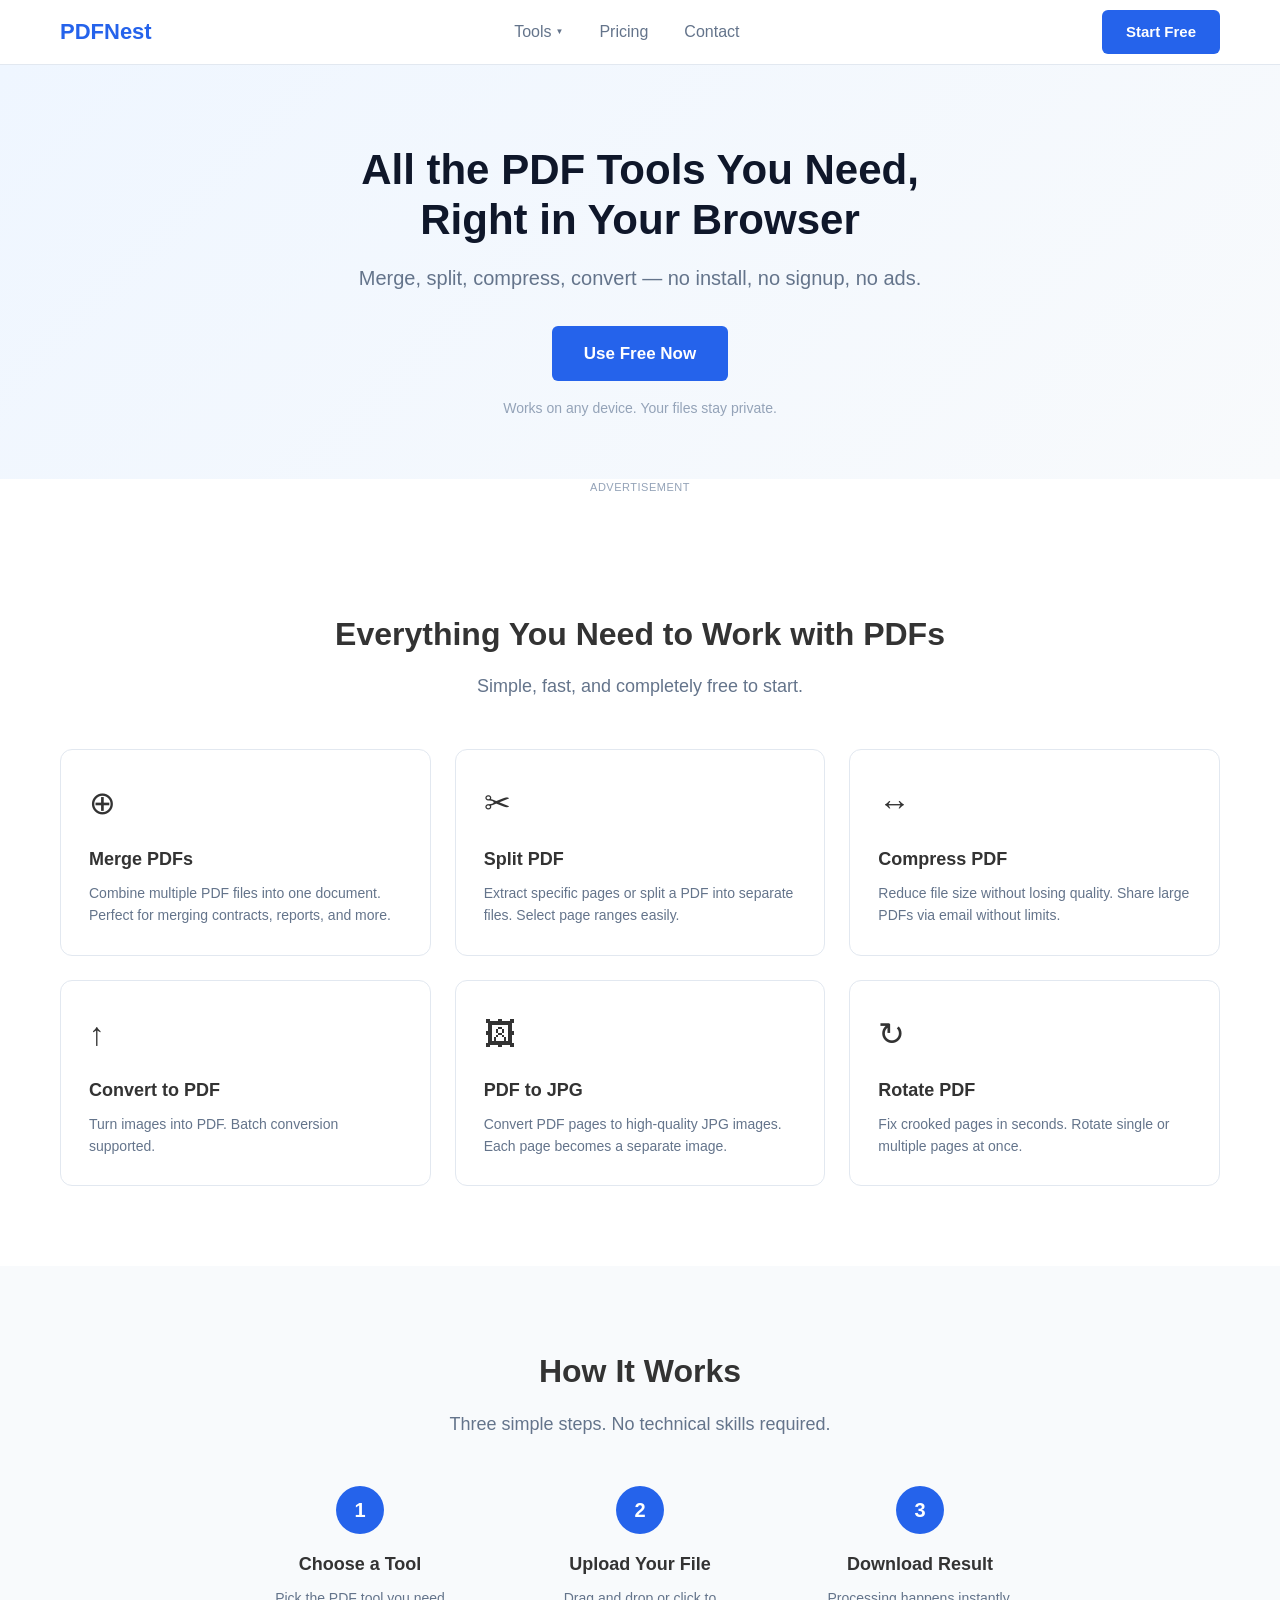
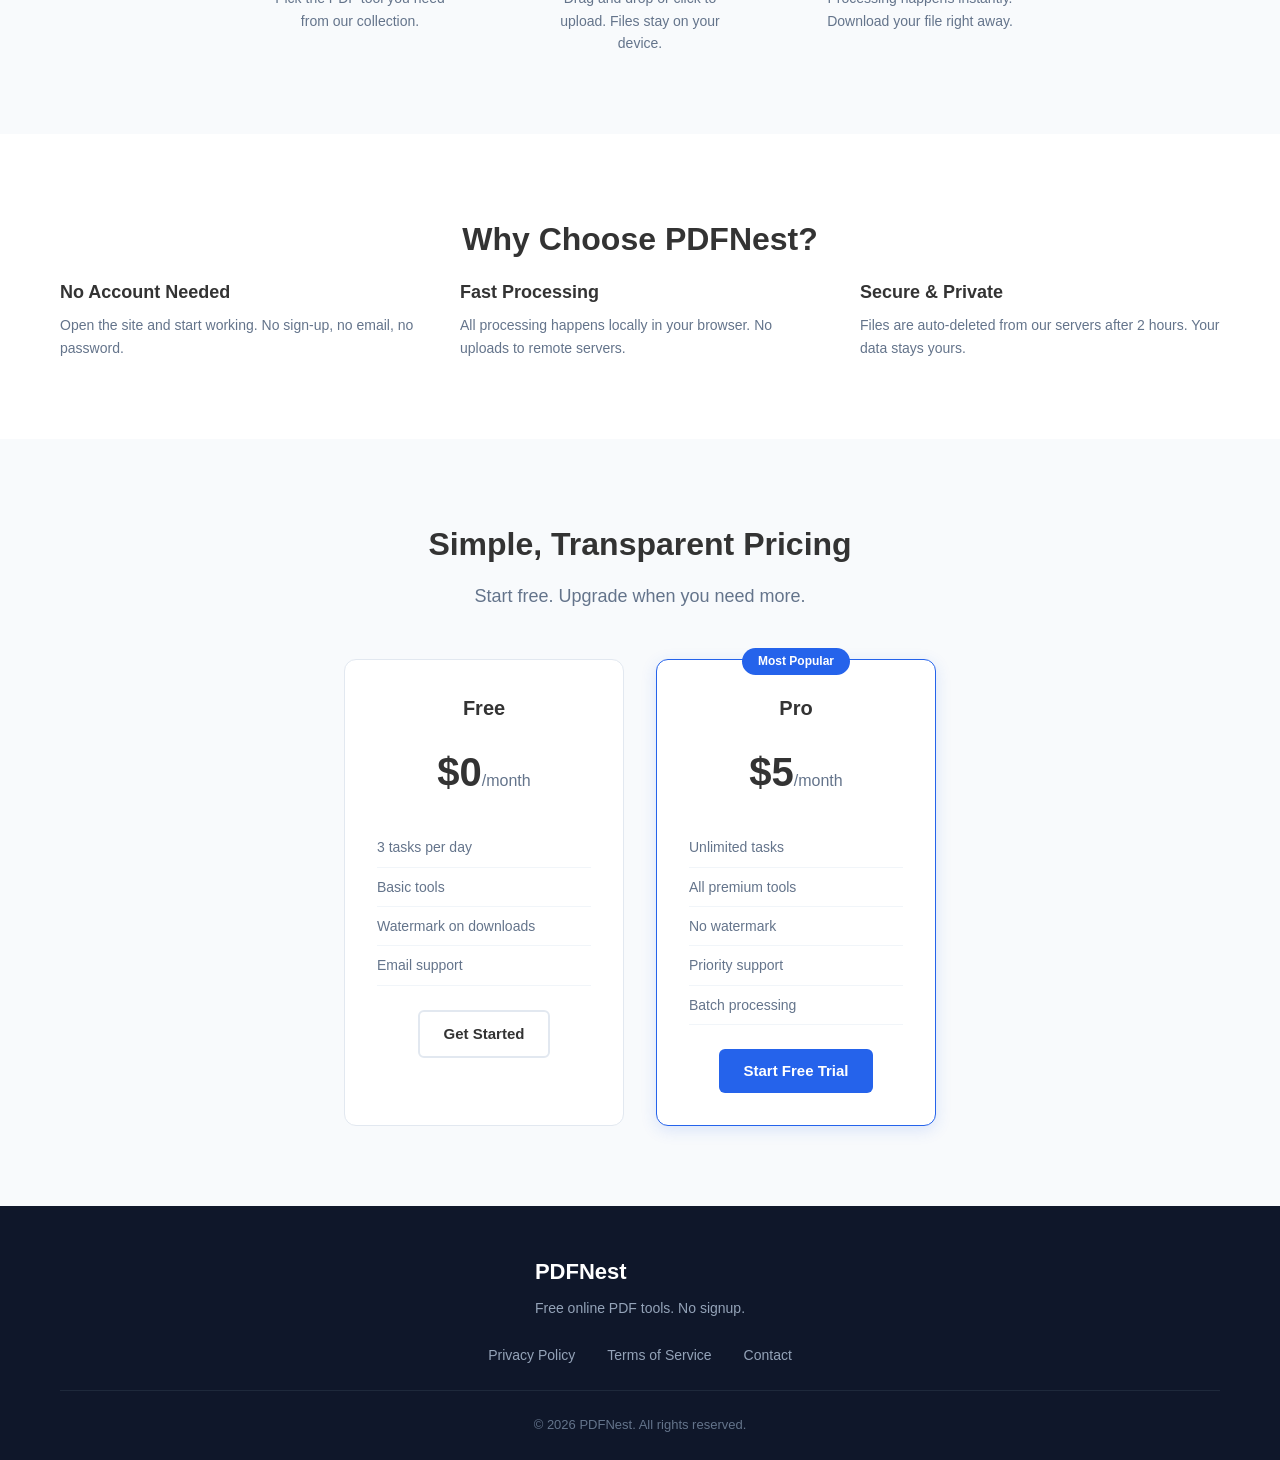
==== commit cbf6d3eb: "add ad placeholder placeholders for AdSense" ====
--- a/index.html
+++ b/index.html
@@ -84,6 +84,12 @@
       </div>
     </section>
 
+    <!-- Ad Placeholder -->
+    <div class="ad-container" id="ad-home">
+        <div class="ad-label">Advertisement</div>
+        <!-- AdSense code will be inserted here after approval -->
+    </div>
+
     <!-- Tools Grid -->
     <section class="section" id="tools">
       <div class="container">
--- a/styles.css
+++ b/styles.css
@@ -183,6 +183,48 @@
     background: #1d4ed8;
 }
 
+/* Ad Container - small banner */
+.ad-container {
+    max-width: 728px;
+    margin: 0 auto 32px;
+    padding: 0 20px;
+    text-align: center;
+}
+
+.ad-label {
+    font-size: 11px;
+    color: #94a3b8;
+    margin-bottom: 8px;
+    text-transform: uppercase;
+    letter-spacing: 0.5px;
+}
+
+.ad-placeholder {
+    width: 320px;
+    height: 100px;
+    margin: 0 auto;
+    background: #f1f5f9;
+    border: 1px dashed #cbd5e1;
+    border-radius: 8px;
+    display: flex;
+    align-items: center;
+    justify-content: center;
+    font-size: 13px;
+    color: #94a3b8;
+}
+
+/* Tool Page Ad */
+.tool-page .ad-container {
+    margin-top: 32px;
+    margin-bottom: 0;
+}
+
+@media (max-width: 640px) {
+    .ad-container {
+        padding: 0 12px;
+    }
+}
+
 /* Hero */
 .hero {
     background: linear-gradient(135deg, #eff6ff 0%, #f8fafc 100%);
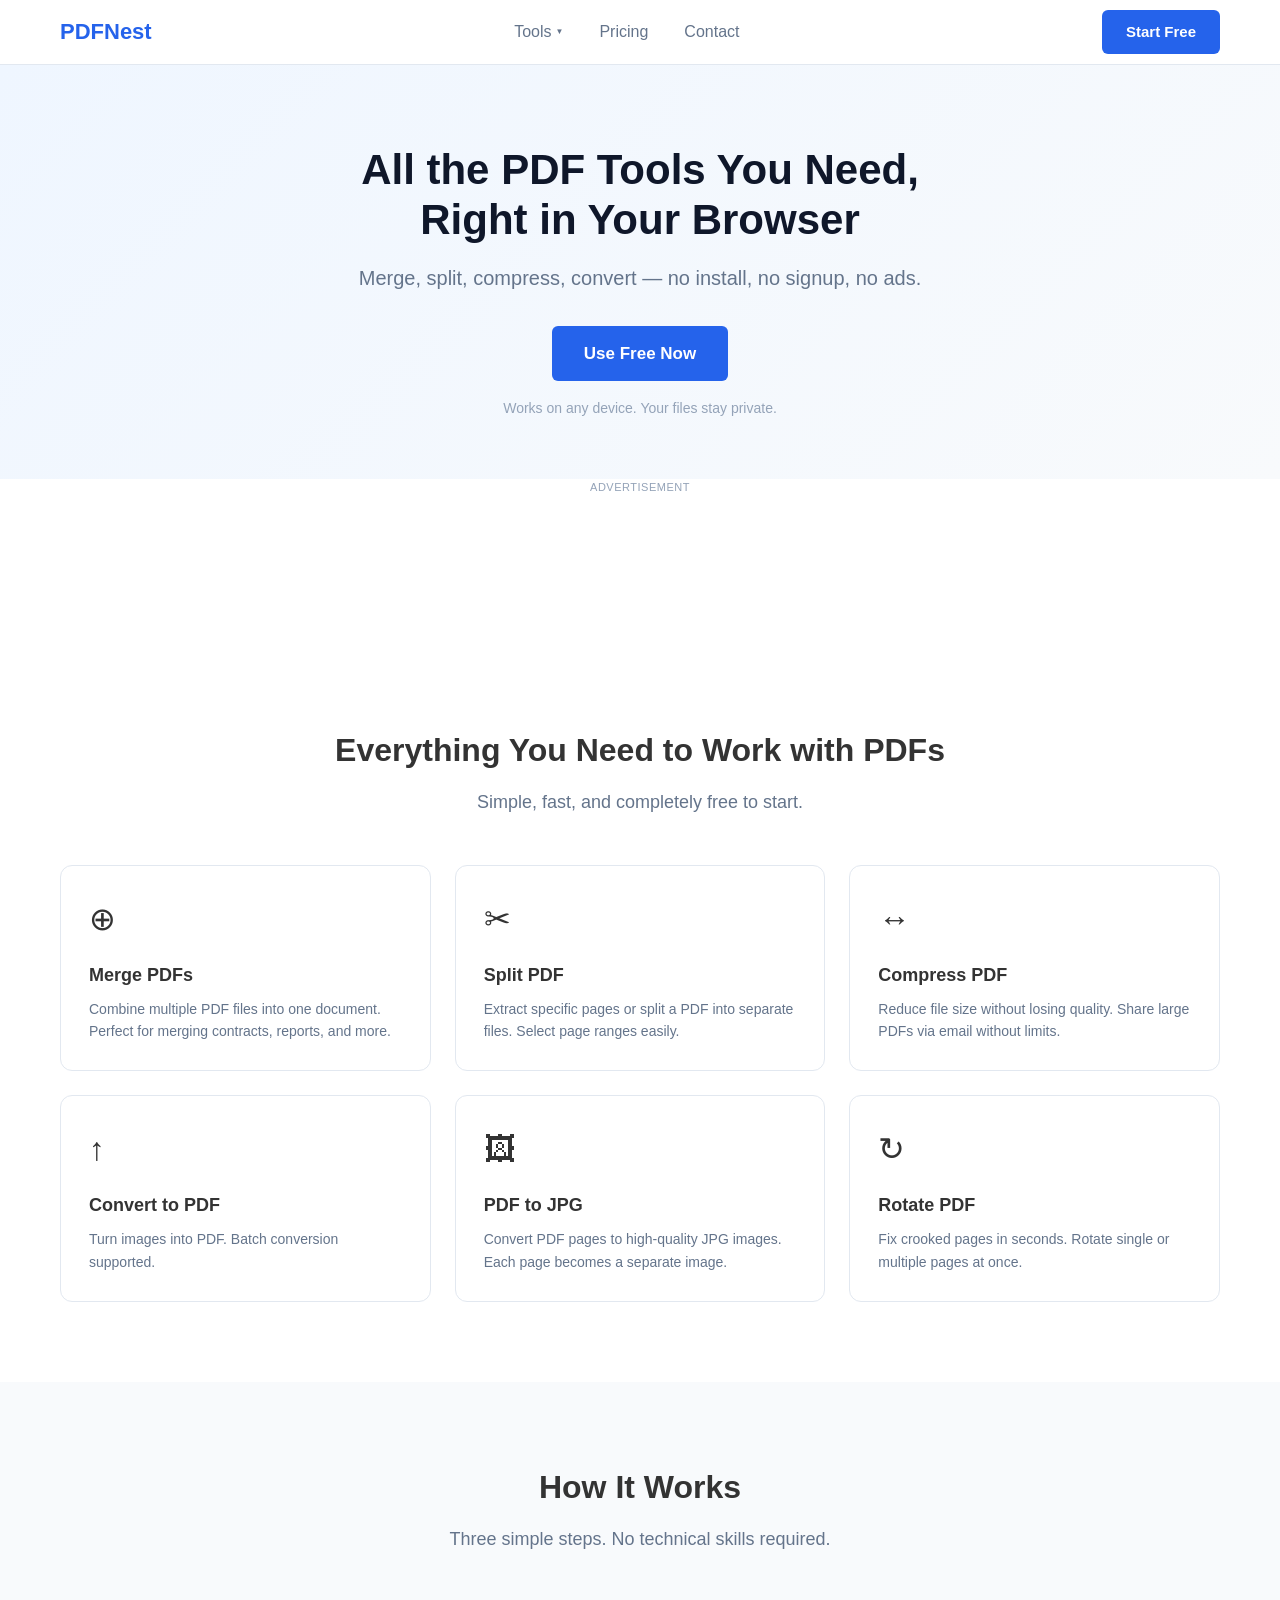
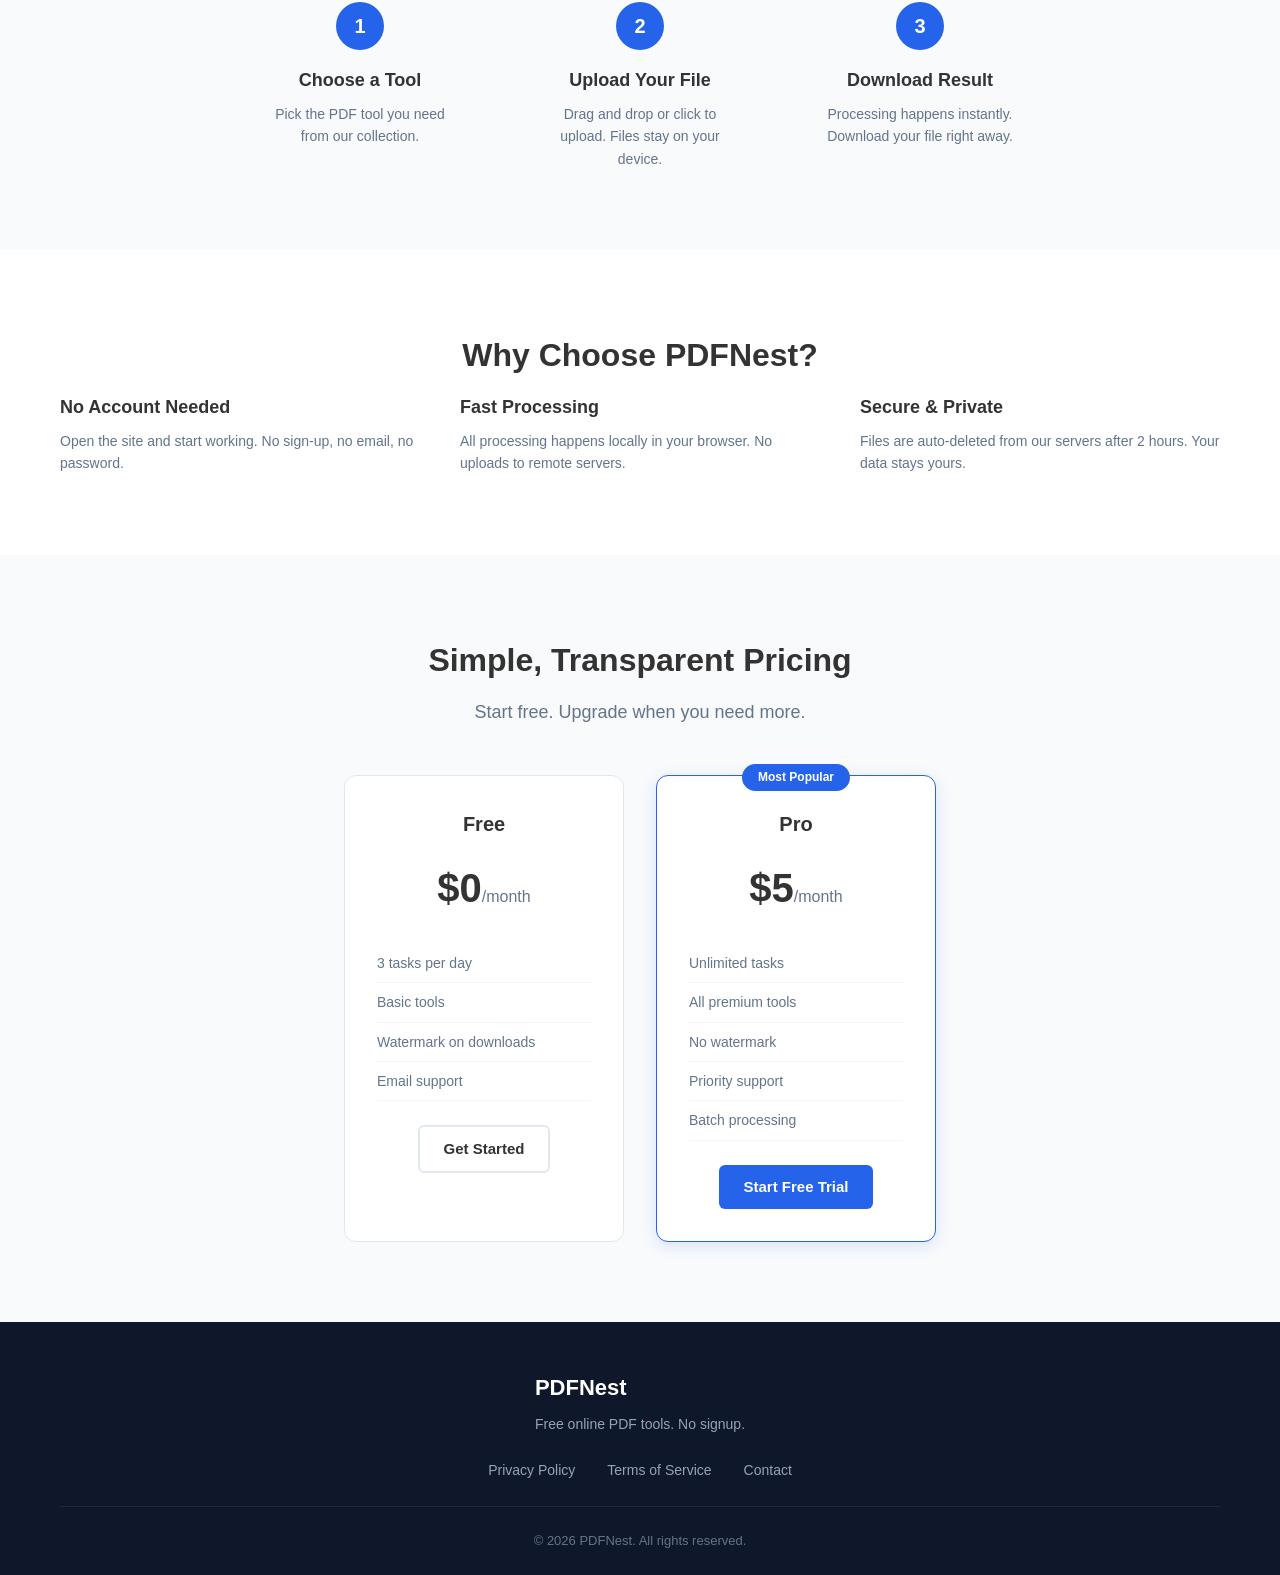
==== commit ead93dcb: "add Google AdSense code to all pages" ====
--- a/index.html
+++ b/index.html
@@ -4,6 +4,10 @@
     <meta charset="UTF-8" />
     <meta name="viewport" content="width=device-width, initial-scale=1.0" />
     <title>PDFNest — Free Online PDF Tools</title>
+
+    <script async src="https://pagead2.googlesyndication.com/pagead/js/adsbygoogle.js?client=ca-pub-1902507782912636"
+     crossorigin="anonymous"></script>
+
     <meta
       name="description"
       content="Merge, split, compress, convert PDFs online. No signup, no install, no ads. Free to use."
@@ -84,11 +88,17 @@
       </div>
     </section>
 
-    <!-- Ad Placeholder -->
-    <div class="ad-container" id="ad-home">
+    <!-- AdSense -->
+    <div class="ad-container">
         <div class="ad-label">Advertisement</div>
-        <!-- AdSense code will be inserted here after approval -->
+        <ins class="adsbygoogle"
+            style="display: inline-block; width: 320px; height: 100px;"
+            data-ad-client="ca-pub-1902507782912636"
+            data-ad-slot="XXXXXXXXXX"></ins>
     </div>
+    <script>
+        (adsbygoogle = window.adsbygoogle || []).push({});
+    </script>
 
     <!-- Tools Grid -->
     <section class="section" id="tools">
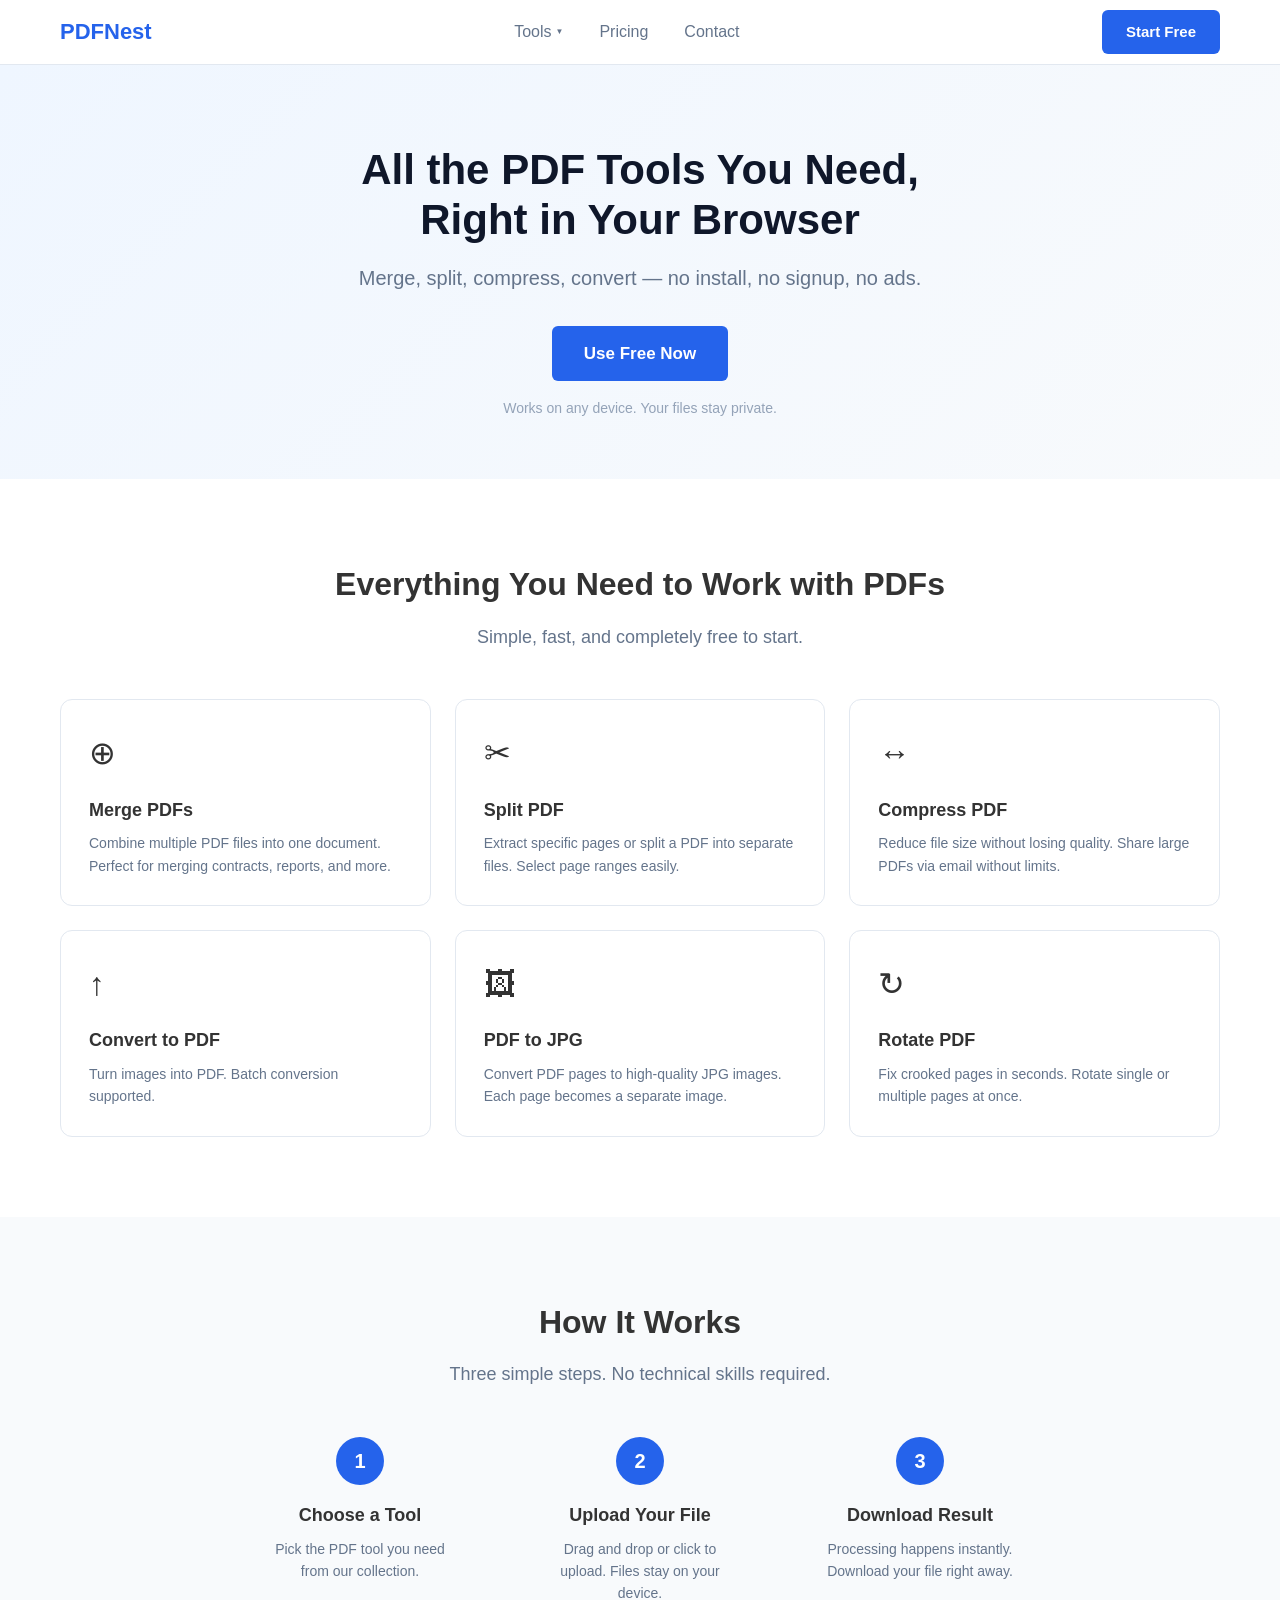
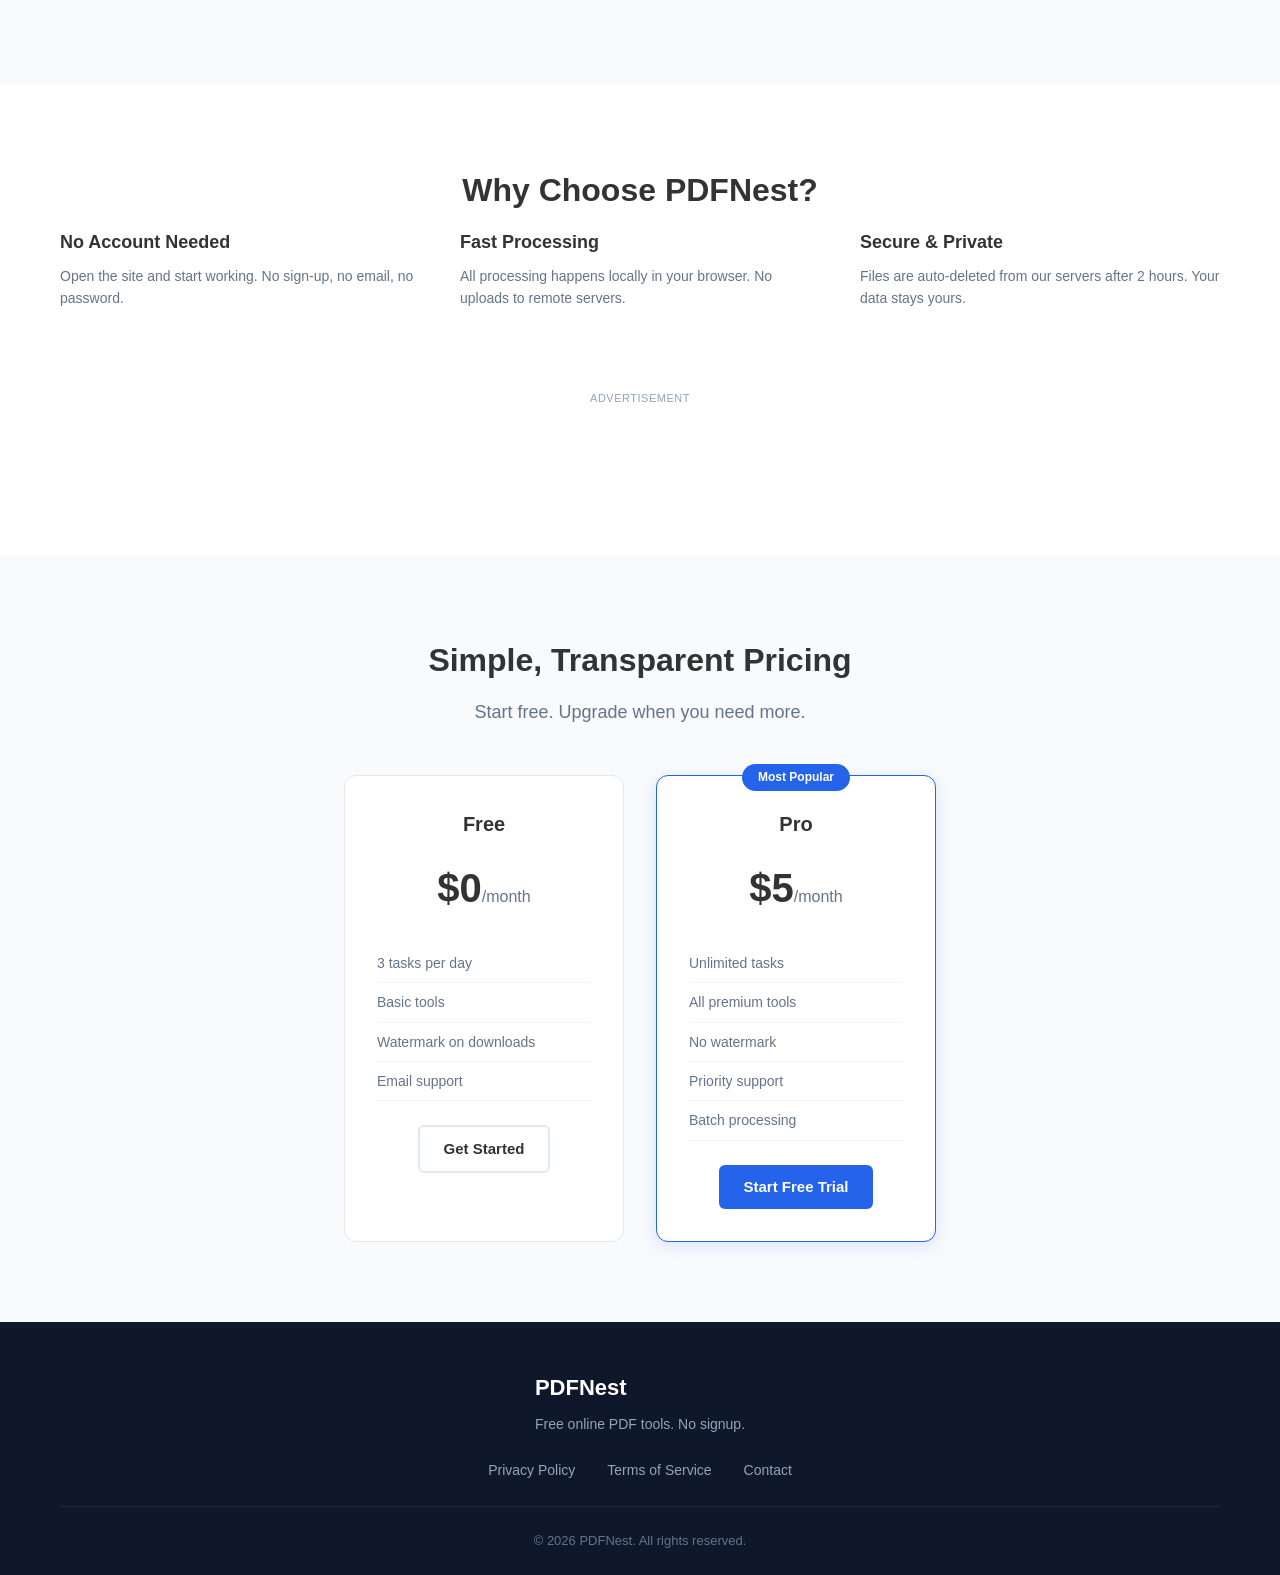
==== commit bf755157: "fix: move AdSense ads after footer to comply with Google policy - Relocate AdSense ad containers fro" ====
--- a/index.html
+++ b/index.html
@@ -88,18 +88,6 @@
       </div>
     </section>
 
-    <!-- AdSense -->
-    <div class="ad-container">
-        <div class="ad-label">Advertisement</div>
-        <ins class="adsbygoogle"
-            style="display: inline-block; width: 320px; height: 100px;"
-            data-ad-client="ca-pub-1902507782912636"
-            data-ad-slot="XXXXXXXXXX"></ins>
-    </div>
-    <script>
-        (adsbygoogle = window.adsbygoogle || []).push({});
-    </script>
-
     <!-- Tools Grid -->
     <section class="section" id="tools">
       <div class="container">
@@ -213,6 +201,18 @@
         </div>
       </div>
     </section>
+
+    <!-- AdSense - Placed after content to comply with AdSense policy -->
+    <div class="ad-container">
+        <div class="ad-label">Advertisement</div>
+        <ins class="adsbygoogle"
+            style="display: inline-block; width: 320px; height: 100px;"
+            data-ad-client="ca-pub-1902507782912636"
+            data-ad-slot="4029849739"></ins>
+    </div>
+    <script>
+        (adsbygoogle = window.adsbygoogle || []).push({});
+    </script>
 
     <!-- Pricing -->
     <section class="section section-alt" id="pricing">
